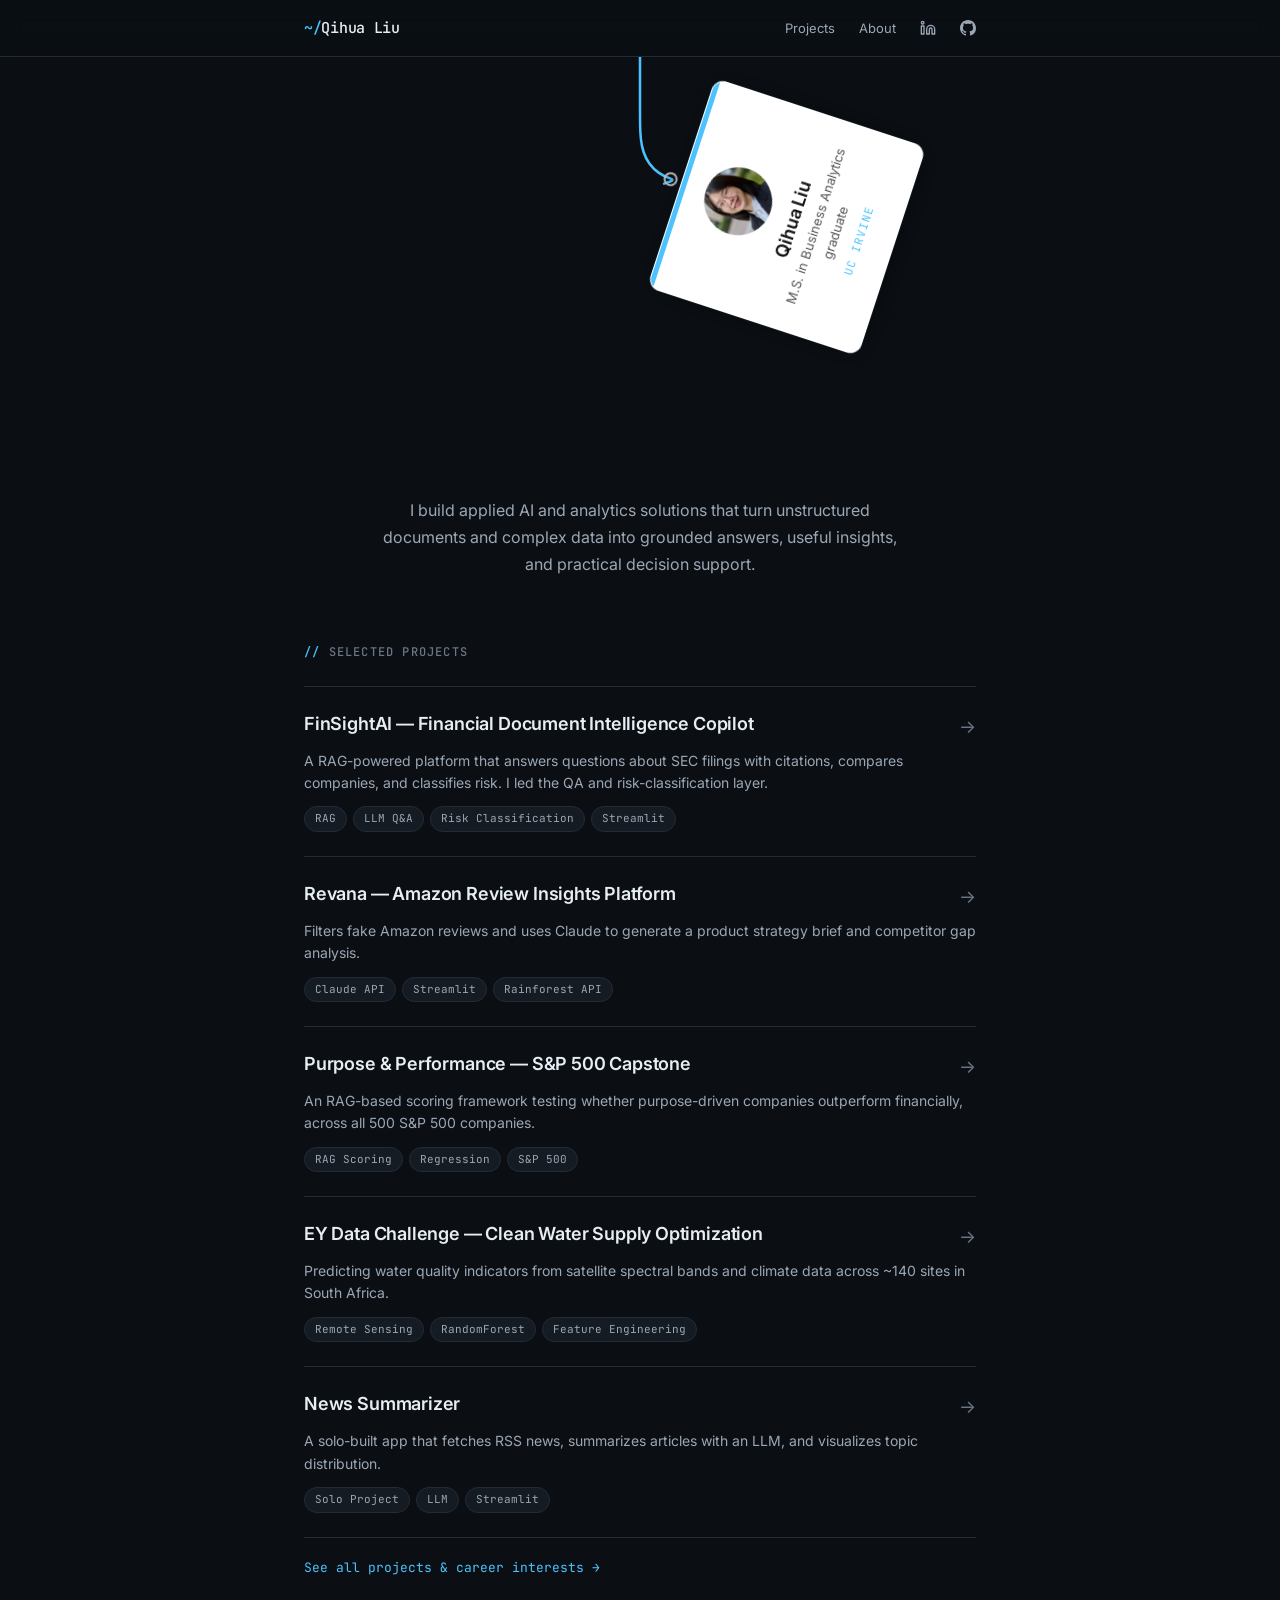
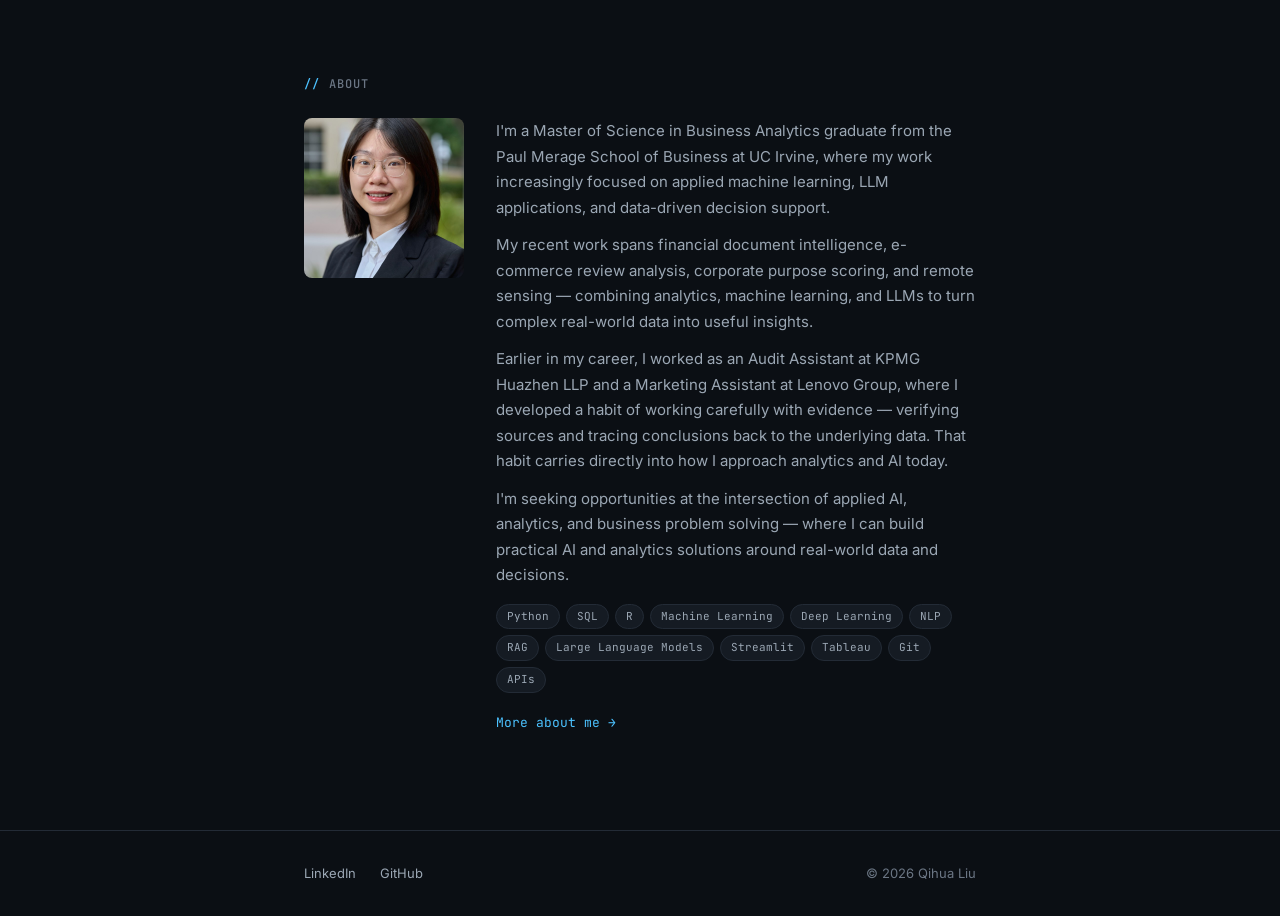
==== index.html @ f7bf49b6 "Add portfolio website" ====
<!DOCTYPE html>
<html lang="en">
<head>
<meta charset="UTF-8">
<meta name="viewport" content="width=device-width, initial-scale=1.0">
<title>Qihua Liu</title>
<meta name="description" content="Portfolio of Qihua Liu — M.S. in Business Analytics graduate from UC Irvine. Applied AI, LLM systems, and data analytics.">
<meta property="og:title" content="Qihua Liu">
<meta property="og:description" content="M.S. in Business Analytics graduate from UC Irvine. Applied AI, LLM systems, and data analytics.">
<meta property="og:type" content="website">
<link rel="icon" type="image/svg+xml" href="favicon.svg">
<link rel="stylesheet" href="styles.css">
</head>
<body>

<nav class="nav">
  <div class="nav-inner">
    <a href="index.html" class="nav-logo">Qihua Liu</a>
    <div class="nav-links">
      <a href="#projects">Projects</a>
      <a href="#about">About</a>
      <a href="https://www.linkedin.com/in/qihua-liu" target="_blank" rel="noopener" aria-label="LinkedIn">
        <svg width="16" height="16" viewBox="0 0 24 24" fill="none" stroke="currentColor" stroke-width="2" stroke-linecap="round" stroke-linejoin="round"><path d="M16 8a6 6 0 0 1 6 6v7h-4v-7a2 2 0 0 0-4 0v7h-4v-7a6 6 0 0 1 6-6z"/><rect x="2" y="9" width="4" height="12"/><circle cx="4" cy="4" r="2"/></svg>
      </a>
      <a href="https://github.com/liuqihua17-ship-it" target="_blank" rel="noopener" aria-label="GitHub">
        <svg width="16" height="16" viewBox="0 0 24 24" fill="currentColor"><path d="M12 0C5.37 0 0 5.37 0 12c0 5.31 3.435 9.795 8.205 11.385.6.105.825-.255.825-.57 0-.285-.015-1.23-.015-2.235-3.015.555-3.795-.735-4.035-1.41-.135-.345-.72-1.41-1.23-1.695-.42-.225-1.02-.78-.015-.795.945-.015 1.62.87 1.845 1.23 1.08 1.815 2.805 1.305 3.495.99.105-.78.42-1.305.765-1.605-2.67-.3-5.46-1.335-5.46-5.925 0-1.305.465-2.385 1.23-3.225-.12-.3-.54-1.53.12-3.18 0 0 1.005-.315 3.3 1.23.96-.27 1.98-.405 3-.405s2.04.135 3 .405c2.295-1.56 3.3-1.23 3.3-1.23.66 1.65.24 2.88.12 3.18.765.84 1.23 1.905 1.23 3.225 0 4.605-2.805 5.625-5.475 5.925.435.375.81 1.095.81 2.22 0 1.605-.015 2.895-.015 3.3 0 .315.225.69.825.57A12.02 12.02 0 0024 12c0-6.63-5.37-12-12-12z"/></svg>
      </a>
    </div>
  </div>
</nav>

<main>
  <section class="hero container">
    <div class="lanyard-area" id="lanyard-area">
      <canvas id="rope-canvas"></canvas>
      <div class="badge" id="badge">
        <div class="badge-hole"></div>
        <div class="badge-card">
          <div class="badge-stripe"></div>
          <div class="badge-body">
            <img src="images/qihua-liu.jpg" alt="Qihua Liu" class="badge-photo">
            <h1 class="badge-name">Qihua Liu</h1>
            <p class="badge-title">M.S. in Business Analytics graduate</p>
            <p class="badge-org">UC Irvine</p>
          </div>
        </div>
      </div>
    </div>
    <p class="hero-tagline">I build applied AI and analytics solutions that turn unstructured documents and complex data into grounded answers, useful insights, and practical decision support.</p>
  </section>

  <section id="projects" class="section container">
    <h2 class="section-label">Selected Projects</h2>
    <div class="project-list">

      <a href="projects/finsightai.html" class="project fade-in">
        <div class="project-header">
          <h3>FinSightAI — Financial Document Intelligence Copilot</h3>
          <span class="project-arrow">→</span>
        </div>
        <p>A RAG-powered platform that answers questions about SEC filings with citations, compares companies, and classifies risk. I led the QA and risk-classification layer.</p>
        <div class="tags"><span class="tag">RAG</span><span class="tag">LLM Q&amp;A</span><span class="tag">Risk Classification</span><span class="tag">Streamlit</span></div>
      </a>

      <a href="projects/revana.html" class="project fade-in">
        <div class="project-header">
          <h3>Revana — Amazon Review Insights Platform</h3>
          <span class="project-arrow">→</span>
        </div>
        <p>Filters fake Amazon reviews and uses Claude to generate a product strategy brief and competitor gap analysis.</p>
        <div class="tags"><span class="tag">Claude API</span><span class="tag">Streamlit</span><span class="tag">Rainforest API</span></div>
      </a>

      <a href="projects/capstone.html" class="project fade-in">
        <div class="project-header">
          <h3>Purpose &amp; Performance — S&amp;P 500 Capstone</h3>
          <span class="project-arrow">→</span>
        </div>
        <p>An RAG-based scoring framework testing whether purpose-driven companies outperform financially, across all 500 S&amp;P 500 companies.</p>
        <div class="tags"><span class="tag">RAG Scoring</span><span class="tag">Regression</span><span class="tag">S&amp;P 500</span></div>
      </a>

      <a href="projects/ey-water-quality.html" class="project fade-in">
        <div class="project-header">
          <h3>EY Data Challenge — Clean Water Supply Optimization</h3>
          <span class="project-arrow">→</span>
        </div>
        <p>Predicting water quality indicators from satellite spectral bands and climate data across ~140 sites in South Africa.</p>
        <div class="tags"><span class="tag">Remote Sensing</span><span class="tag">RandomForest</span><span class="tag">Feature Engineering</span></div>
      </a>

      <a href="projects/news-summarizer.html" class="project fade-in">
        <div class="project-header">
          <h3>News Summarizer</h3>
          <span class="project-arrow">→</span>
        </div>
        <p>A solo-built app that fetches RSS news, summarizes articles with an LLM, and visualizes topic distribution.</p>
        <div class="tags"><span class="tag">Solo Project</span><span class="tag">LLM</span><span class="tag">Streamlit</span></div>
      </a>

    </div>
    <a href="portfolio.html" class="see-all">See all projects &amp; career interests →</a>
  </section>

  <section id="about" class="section container">
    <h2 class="section-label">About</h2>
    <div class="about-content fade-in">
      <img src="images/qihua-liu.jpg" alt="Qihua Liu" class="about-photo" id="about-photo">
      <div class="about-text">
        <p>I'm a Master of Science in Business Analytics graduate from the Paul Merage School of Business at UC Irvine, where my work increasingly focused on applied machine learning, LLM applications, and data-driven decision support.</p>
        <p>My recent work spans financial document intelligence, e-commerce review analysis, corporate purpose scoring, and remote sensing — combining analytics, machine learning, and LLMs to turn complex real-world data into useful insights.</p>
        <p>Earlier in my career, I worked as an Audit Assistant at KPMG Huazhen LLP and a Marketing Assistant at Lenovo Group, where I developed a habit of working carefully with evidence — verifying sources and tracing conclusions back to the underlying data. That habit carries directly into how I approach analytics and AI today.</p>
        <p>I'm seeking opportunities at the intersection of applied AI, analytics, and business problem solving — where I can build practical AI and analytics solutions around real-world data and decisions.</p>
        <div class="tags about-skills">
          <span class="tag">Python</span>
          <span class="tag">SQL</span>
          <span class="tag">R</span>
          <span class="tag">Machine Learning</span>
          <span class="tag">Deep Learning</span>
          <span class="tag">NLP</span>
          <span class="tag">RAG</span>
          <span class="tag">Large Language Models</span>
          <span class="tag">Streamlit</span>
          <span class="tag">Tableau</span>
          <span class="tag">Git</span>
          <span class="tag">APIs</span>
        </div>
        <a href="about.html" class="see-all">More about me →</a>
      </div>
    </div>
  </section>
</main>

<footer class="footer">
  <div class="footer-inner">
    <div class="footer-links">
      <a href="https://www.linkedin.com/in/qihua-liu" target="_blank" rel="noopener">LinkedIn</a>
      <a href="https://github.com/liuqihua17-ship-it" target="_blank" rel="noopener">GitHub</a>
    </div>
    <p>© 2026 Qihua Liu</p>
  </div>
</footer>

<script>
  (function () {
    /* ---- Rope physics (Verlet integration) ---- */
    var canvas = document.getElementById('rope-canvas');
    var ctx = canvas.getContext('2d');
    var badgeEl = document.getElementById('badge');
    var area = document.getElementById('lanyard-area');

    var GRAVITY = 0.5;
    var DAMPING = 0.99;
    var SEGMENTS = 12;
    var ITERATIONS = 5;
    var particles = [];
    var segLen = 0;
    var isDragging = false;
    var dragOff = { x: 0, y: 0 };

    function init() {
      var w = area.offsetWidth;
      var h = area.offsetHeight;
      var dpr = window.devicePixelRatio || 1;
      canvas.width = w * dpr;
      canvas.height = h * dpr;
      canvas.style.width = w + 'px';
      canvas.style.height = h + 'px';
      ctx.setTransform(dpr, 0, 0, dpr, 0, 0);

      var anchorX = w / 2;
      var ropeLen = h * 0.32;
      segLen = ropeLen / SEGMENTS;

      particles = [];
      for (var i = 0; i <= SEGMENTS; i++) {
        particles.push({
          x: anchorX + (i === SEGMENTS ? 35 : 0),
          y: i * segLen,
          prevX: anchorX,
          prevY: i * segLen
        });
      }
    }

    function simulate() {
      var i, p, vx, vy;
      for (i = 1; i < particles.length; i++) {
        p = particles[i];
        if (isDragging && i === particles.length - 1) continue;
        vx = (p.x - p.prevX) * DAMPING;
        vy = (p.y - p.prevY) * DAMPING;
        p.prevX = p.x;
        p.prevY = p.y;
        p.x += vx;
        p.y += vy + GRAVITY;
      }

      particles[0].x = area.offsetWidth / 2;
      particles[0].y = 0;

      var iter, a, b, dx, dy, dist, diff;
      for (iter = 0; iter < ITERATIONS; iter++) {
        for (i = 0; i < particles.length - 1; i++) {
          a = particles[i];
          b = particles[i + 1];
          dx = b.x - a.x;
          dy = b.y - a.y;
          dist = Math.sqrt(dx * dx + dy * dy);
          if (dist === 0) continue;
          diff = (dist - segLen) / dist * 0.5;
          if (i > 0) { a.x += dx * diff; a.y += dy * diff; }
          if (!(isDragging && i + 1 === particles.length - 1)) {
            b.x -= dx * diff; b.y -= dy * diff;
          }
        }
      }
    }

    function draw() {
      ctx.clearRect(0, 0, canvas.width, canvas.height);
      ctx.beginPath();
      ctx.moveTo(particles[0].x, particles[0].y);
      for (var i = 1; i < particles.length - 1; i++) {
        var xc = (particles[i].x + particles[i + 1].x) / 2;
        var yc = (particles[i].y + particles[i + 1].y) / 2;
        ctx.quadraticCurveTo(particles[i].x, particles[i].y, xc, yc);
      }
      var last = particles[particles.length - 1];
      ctx.lineTo(last.x, last.y);
      ctx.strokeStyle = '#4CC2FF';
      ctx.lineWidth = 2.5;
      ctx.lineCap = 'round';
      ctx.stroke();
    }

    function positionBadge() {
      var n = particles.length;
      var last = particles[n - 1];
      var prev = particles[n - 2];
      var angle = Math.atan2(last.x - prev.x, last.y - prev.y);
      badgeEl.style.left = last.x + 'px';
      badgeEl.style.top = (last.y - 7) + 'px';
      badgeEl.style.transform = 'translate(-50%, 0) rotate(' + angle + 'rad)';
    }

    function loop() {
      simulate();
      draw();
      positionBadge();
      requestAnimationFrame(loop);
    }

    badgeEl.addEventListener('pointerdown', function (e) {
      isDragging = true;
      badgeEl.setPointerCapture(e.pointerId);
      var rect = area.getBoundingClientRect();
      var last = particles[particles.length - 1];
      dragOff.x = e.clientX - rect.left - last.x;
      dragOff.y = e.clientY - rect.top - last.y;
    });

    window.addEventListener('pointermove', function (e) {
      if (!isDragging) return;
      var rect = area.getBoundingClientRect();
      var last = particles[particles.length - 1];
      last.x = e.clientX - rect.left - dragOff.x;
      last.y = e.clientY - rect.top - dragOff.y;
      last.prevX = last.x;
      last.prevY = last.y;
    });

    window.addEventListener('pointerup', function () {
      isDragging = false;
    });

    window.addEventListener('resize', init);
    init();
    loop();

    /* ---- Scroll fade-in ---- */
    var observer = new IntersectionObserver(function (entries) {
      entries.forEach(function (entry) {
        if (entry.isIntersecting) entry.target.classList.add('visible');
      });
    }, { threshold: 0.1 });
    document.querySelectorAll('.fade-in').forEach(function (el) {
      observer.observe(el);
    });

    /* ---- About photo tilt ---- */
    var photo = document.getElementById('about-photo');
    if (photo) {
      photo.addEventListener('mousemove', function (e) {
        var r = photo.getBoundingClientRect();
        var x = (e.clientX - r.left) / r.width - 0.5;
        var y = (e.clientY - r.top) / r.height - 0.5;
        photo.style.transition = 'none';
        photo.style.transform = 'perspective(600px) rotateX(' + (-y * 10) + 'deg) rotateY(' + (x * 10) + 'deg)';
      });
      photo.addEventListener('mouseleave', function () {
        photo.style.transition = 'transform 0.3s ease';
        photo.style.transform = 'none';
      });
    }
  })();
</script>

</body>
</html>
---- styles.css ----
@import url('https://fonts.googleapis.com/css2?family=Inter:wght@400;500;600&family=JetBrains+Mono:wght@400;500&display=swap');

:root {
  --bg: #0B0F14;
  --bg-secondary: #151B23;
  --bg-raised: #1B222C;
  --text: #E6EDF3;
  --text-secondary: #9BA7B4;
  --text-tertiary: #6B7684;
  --border: #232B36;
  --accent: #4CC2FF;
  --accent-strong: #7DD8FF;
  --accent-soft: rgba(76, 194, 255, 0.12);
  --font: 'Inter', -apple-system, BlinkMacSystemFont, 'Segoe UI', sans-serif;
  --font-mono: 'JetBrains Mono', ui-monospace, SFMono-Regular, Menlo, Consolas, monospace;
  --max-width: 720px;
  --nav-height: 56px;
  --radius: 8px;
}

*,
*::before,
*::after {
  margin: 0;
  padding: 0;
  box-sizing: border-box;
}

html {
  scroll-behavior: smooth;
  scroll-padding-top: calc(var(--nav-height) + 1.5rem);
}

body {
  font-family: var(--font);
  font-size: 1rem;
  line-height: 1.6;
  color: var(--text);
  background: var(--bg);
  -webkit-font-smoothing: antialiased;
  -moz-osx-font-smoothing: grayscale;
}

img { max-width: 100%; display: block; }

a { color: inherit; text-decoration: none; }

/* Layout */

.container,
.page {
  max-width: var(--max-width);
  margin: 0 auto;
  padding-left: 1.5rem;
  padding-right: 1.5rem;
}

.section { padding-top: 3rem; padding-bottom: 3rem; }

.page { padding-top: 3rem; padding-bottom: 4rem; }

/* Navigation */

.nav {
  position: sticky;
  top: 0;
  z-index: 100;
  background: rgba(11, 15, 20, 0.8);
  backdrop-filter: blur(12px);
  -webkit-backdrop-filter: blur(12px);
  border-bottom: 1px solid var(--border);
}

.nav-inner {
  display: flex;
  align-items: center;
  justify-content: space-between;
  height: var(--nav-height);
  max-width: var(--max-width);
  margin: 0 auto;
  padding: 0 1.5rem;
}

.nav-logo,
.site-title {
  font-family: var(--font-mono);
  font-weight: 500;
  font-size: 0.9375rem;
  color: var(--text);
  letter-spacing: -0.02em;
}

.nav-logo::before,
.site-title::before {
  content: '~/';
  color: var(--accent);
}

.nav-links {
  display: flex;
  align-items: center;
  gap: 1.5rem;
}

.nav-links a {
  font-size: 0.8125rem;
  color: var(--text-secondary);
  transition: color 0.2s;
  position: relative;
}

.nav-links a:hover { color: var(--text); }

.nav-links a:not([aria-label])::after {
  content: '';
  position: absolute;
  bottom: -2px;
  left: 0;
  width: 0;
  height: 1.5px;
  background: var(--accent);
  transition: width 0.25s ease;
}

.nav-links a:not([aria-label]):hover::after { width: 100%; }

.nav-links svg { display: block; }

.nav-social { display: flex; align-items: center; gap: 1.1rem; }
.nav-social a { display: flex; color: var(--text-secondary); transition: color 0.2s; }
.nav-social a:hover { color: var(--accent); }

/* Headings */

h1, h2, h3 {
  font-weight: 600;
  color: var(--text);
  letter-spacing: -0.01em;
}

/* Hero / Lanyard */

.hero { padding-bottom: 1rem; }

.lanyard-area {
  position: relative;
  width: 100%;
  height: 440px;
  overflow: visible;
}

#rope-canvas {
  position: absolute;
  top: 0;
  left: 0;
  width: 100%;
  height: 100%;
  pointer-events: none;
}

.badge {
  position: absolute;
  width: 220px;
  cursor: grab;
  user-select: none;
  touch-action: none;
  will-change: transform;
  transform-origin: 50% 0;
  z-index: 10;
}

.badge:active { cursor: grabbing; }

.badge-hole {
  width: 14px;
  height: 14px;
  border: 2.5px solid #c4c4c4;
  border-radius: 50%;
  margin: 0 auto 4px;
}

.badge-card {
  background: #ffffff;
  border: 1px solid rgba(255, 255, 255, 0.12);
  border-radius: 12px;
  overflow: hidden;
  box-shadow: 0 4px 30px rgba(0, 0, 0, 0.5), 0 0 0 1px rgba(76, 194, 255, 0.08);
  transition: box-shadow 0.2s;
}

.badge:active .badge-card {
  box-shadow: 0 12px 40px rgba(0, 0, 0, 0.6), 0 0 0 1px rgba(76, 194, 255, 0.25);
}

.badge-stripe { height: 5px; background: var(--accent); }

.badge-body { padding: 1.25rem 1.5rem 1.5rem; text-align: center; }

.badge-photo {
  width: 68px;
  height: 68px;
  border-radius: 50%;
  object-fit: cover;
  margin: 0 auto 0.75rem;
}

.badge-name { font-size: 1.125rem; font-weight: 600; line-height: 1.3; margin: 0; color: #111; }
.badge-title { font-size: 0.8125rem; color: #555; margin-top: 0.125rem; }
.badge-org {
  font-size: 0.7rem;
  color: var(--accent);
  margin-top: 0.35rem;
  font-family: var(--font-mono);
  text-transform: uppercase;
  letter-spacing: 0.08em;
}

.hero-tagline {
  text-align: center;
  font-size: 1rem;
  color: var(--text-secondary);
  max-width: 520px;
  margin: 0 auto;
  line-height: 1.7;
}

/* Section Labels */

.section-label {
  font-family: var(--font-mono);
  font-size: 0.75rem;
  font-weight: 500;
  text-transform: uppercase;
  letter-spacing: 0.1em;
  color: var(--text-tertiary);
  margin-bottom: 1.5rem;
}

.section-label::before { content: '// '; color: var(--accent); }

/* Project List */

.project-list,
.project-list-clean { display: flex; flex-direction: column; }

.project,
.project-list-clean a {
  display: block;
  padding: 1.5rem 0;
  border-top: 1px solid var(--border);
  transition: padding-left 0.3s ease;
  color: inherit;
}

.project:last-child,
.project-list-clean a:last-child { border-bottom: 1px solid var(--border); }

.project:hover,
.project-list-clean a:hover { padding-left: 1rem; }

.project-header,
.project-row-header {
  display: flex;
  align-items: flex-start;
  justify-content: space-between;
  gap: 1rem;
}

.project h3,
.project-list-clean h3 { font-size: 1.125rem; font-weight: 600; line-height: 1.4; }

.project-arrow {
  font-size: 1.125rem;
  color: var(--text-tertiary);
  transition: transform 0.3s ease, color 0.2s;
  flex-shrink: 0;
  margin-top: 0.125rem;
}

.project:hover .project-arrow,
.project-list-clean a:hover .project-arrow {
  transform: translateX(4px);
  color: var(--accent);
}

.project > p,
.project-list-clean p {
  margin-top: 0.5rem;
  color: var(--text-secondary);
  font-size: 0.875rem;
  line-height: 1.6;
}

.tags {
  display: flex;
  flex-wrap: wrap;
  gap: 0.375rem;
  margin-top: 0.75rem;
}

.tag {
  font-family: var(--font-mono);
  font-size: 0.6875rem;
  padding: 0.1875rem 0.625rem;
  background: var(--bg-secondary);
  border: 1px solid var(--border);
  border-radius: 100px;
  color: var(--text-secondary);
  transition: border-color 0.2s, color 0.2s;
}

.tag:hover { border-color: var(--accent); color: var(--accent); }

.see-all {
  display: inline-block;
  margin-top: 1.25rem;
  font-family: var(--font-mono);
  font-size: 0.8125rem;
  color: var(--accent);
}
.see-all:hover { color: var(--accent-strong); }

/* About */

.about-content,
.about-columns {
  display: flex;
  gap: 2rem;
  align-items: flex-start;
  margin-top: 0;
}

.about-photo {
  width: 160px;
  height: 160px;
  border-radius: var(--radius);
  object-fit: cover;
  flex-shrink: 0;
  will-change: transform;
  transition: transform 0.3s ease;
}

.about-columns .about-photo { width: 170px; height: 200px; }

.about-text p,
.about-columns p {
  color: var(--text-secondary);
  margin-bottom: 0.75rem;
  font-size: 0.9375rem;
  line-height: 1.7;
}

.about-text p:last-child { margin-bottom: 0; }

.about-skills { margin-top: 1rem; }

/* Footer */

.footer { border-top: 1px solid var(--border); margin-top: 3rem; }

.footer-inner {
  display: flex;
  justify-content: space-between;
  align-items: center;
  max-width: var(--max-width);
  margin: 0 auto;
  padding: 2rem 1.5rem;
  font-size: 0.8125rem;
  color: var(--text-tertiary);
}

.footer-inner a,
.footer-links a { color: var(--text-secondary); transition: color 0.2s; }
.footer-inner a:hover,
.footer-links a:hover { color: var(--accent); }

.footer-links { display: flex; gap: 1.5rem; }

/* Generic page content (about / portfolio / project detail) */

.page h1 { font-size: clamp(1.5rem, 4vw, 2rem); line-height: 1.3; letter-spacing: -0.02em; }
.page > p { color: var(--text-secondary); font-size: 0.9375rem; line-height: 1.7; margin: 0.75rem 0; }

.page h2 {
  font-size: 1.05rem;
  margin-top: 2.5rem;
  margin-bottom: 0.85rem;
}

.page ul { margin: 0 0 1.25rem 1.25rem; color: var(--text-secondary); font-size: 0.9375rem; }
.page li { margin-bottom: 0.4rem; line-height: 1.65; }

.project-actions a { font-family: var(--font-mono); font-size: 0.8125rem; color: var(--accent); }
.project-actions a::after { content: " →"; }

/* Project Detail */

.back-link {
  display: inline-block;
  font-family: var(--font-mono);
  font-size: 0.8125rem;
  color: var(--text-secondary);
  margin-bottom: 1.5rem;
  transition: color 0.2s;
}
.back-link:hover { color: var(--accent); }

.project-detail header { margin-bottom: 2rem; }
.project-detail header h1 { font-size: clamp(1.375rem, 4vw, 2rem); line-height: 1.3; letter-spacing: -0.02em; }
.project-detail header p.tagline {
  color: var(--text-tertiary);
  margin-top: 0.6rem;
  font-family: var(--font-mono);
  font-size: 0.8rem;
  line-height: 1.6;
}

.project-detail h2 {
  font-size: 1rem;
  color: var(--accent);
  margin-top: 2.5rem;
  margin-bottom: 0.75rem;
}

.project-detail p { color: var(--text-secondary); margin-bottom: 0.75rem; font-size: 0.9375rem; line-height: 1.75; }
.project-detail ul { margin-bottom: 1.25rem; padding-left: 1.25rem; color: var(--text-secondary); font-size: 0.9375rem; }
.project-detail li { margin-bottom: 0.375rem; line-height: 1.65; }
.project-detail code {
  font-family: var(--font-mono);
  font-size: 0.85em;
  background: var(--bg-secondary);
  border: 1px solid var(--border);
  border-radius: 4px;
  padding: 0.1rem 0.35rem;
}
.project-detail table { color: var(--text-secondary); }
.project-detail th { color: var(--text); }

/* Collapsible detail sections */

.more-detail {
  border: 1px solid var(--border);
  border-radius: var(--radius);
  margin: 1.5rem 0;
  padding: 0 1rem;
  background: var(--bg-secondary);
}

.more-detail summary {
  cursor: pointer;
  padding: 0.85rem 0;
  font-family: var(--font-mono);
  font-weight: 500;
  font-size: 0.875rem;
  color: var(--text);
  list-style: none;
}

.more-detail summary::-webkit-details-marker { display: none; }
.more-detail summary::before { content: "+ "; color: var(--accent); }
.more-detail[open] summary::before { content: "− "; }
.more-detail[open] summary { border-bottom: 1px solid var(--border); }
.more-detail .inner { padding: 1rem 0 1.25rem; }
.more-detail h2 { margin-top: 1.5rem; }
.more-detail h2:first-child { margin-top: 0; }

/* Demo carousel */

.demo-carousel {
  margin: 1.5rem 0 2rem;
  border: 1px solid var(--border);
  border-radius: var(--radius);
  overflow: hidden;
  background: var(--bg-secondary);
  max-width: 900px;
  width: 100%;
}

.demo-slide-wrap { overflow: hidden; position: relative; background: var(--bg-raised); }
.demo-slide-wrap img { display: block; width: 100%; height: auto; user-select: none; }

@keyframes demoSlideRight { from { transform: translateX(24px); opacity: 0; } to { transform: translateX(0); opacity: 1; } }
@keyframes demoSlideLeft  { from { transform: translateX(-24px); opacity: 0; } to { transform: translateX(0); opacity: 1; } }
.demo-slide-wrap img.anim-next { animation: demoSlideRight 0.2s ease; }
.demo-slide-wrap img.anim-prev { animation: demoSlideLeft 0.2s ease; }

.demo-footer {
  display: flex;
  align-items: center;
  justify-content: space-between;
  padding: 0.6rem 1rem;
  background: var(--bg-secondary);
  border-top: 1px solid var(--border);
}

.demo-footer button {
  background: none;
  border: 1px solid var(--border);
  border-radius: 4px;
  padding: 0.25rem 0.75rem;
  font-size: 0.9rem;
  cursor: pointer;
  color: var(--text);
  flex-shrink: 0;
  transition: background 0.15s, border-color 0.15s;
}

.demo-footer button:hover:not(:disabled) { background: var(--accent-soft); border-color: var(--accent); }
.demo-footer button:disabled { opacity: 0.3; cursor: default; }

.demo-caption { display: flex; flex-direction: column; align-items: center; gap: 0.1rem; }
.demo-title { font-size: 0.875rem; font-weight: 600; color: var(--text); }
.demo-counter { font-family: var(--font-mono); font-size: 0.7rem; color: var(--text-tertiary); }

.demo-img { cursor: zoom-in; }

@media (min-width: 860px) {
  .demo-carousel { margin-left: 50%; transform: translateX(-50%); }
}

/* Lightbox */

.lightbox {
  position: fixed;
  inset: 0;
  background: rgba(5, 8, 11, 0.94);
  display: none;
  align-items: center;
  justify-content: center;
  z-index: 1000;
  padding: 2rem;
}
.lightbox.is-open { display: flex; }
.lightbox img { max-width: 95vw; max-height: 90vh; border-radius: 4px; }

.lightbox-close {
  position: absolute;
  top: 1.25rem;
  right: 1.5rem;
  background: none;
  border: none;
  color: #fff;
  font-size: 2rem;
  line-height: 1;
  cursor: pointer;
  opacity: 0.8;
}
.lightbox-close:hover { opacity: 1; }

.lightbox-nav {
  position: absolute;
  top: 50%;
  transform: translateY(-50%);
  background: rgba(255, 255, 255, 0.1);
  border: none;
  color: #fff;
  width: 44px;
  height: 44px;
  border-radius: 50%;
  font-size: 1.25rem;
  cursor: pointer;
  transition: background 0.15s;
}
.lightbox-nav:hover:not(:disabled) { background: rgba(76, 194, 255, 0.3); }
.lightbox-nav:disabled { opacity: 0.25; cursor: default; }
.lightbox-prev { left: 1.5rem; }
.lightbox-next { right: 1.5rem; }

.lightbox-counter {
  position: absolute;
  bottom: 1.25rem;
  left: 50%;
  transform: translateX(-50%);
  color: rgba(255, 255, 255, 0.7);
  font-family: var(--font-mono);
  font-size: 0.8125rem;
}

/* Animations */

.fade-in { opacity: 0; transform: translateY(12px); transition: opacity 0.5s ease, transform 0.5s ease; }
.fade-in.visible { opacity: 1; transform: none; }
.fade-in:nth-child(2) { transition-delay: 0.08s; }
.fade-in:nth-child(3) { transition-delay: 0.16s; }

/* Responsive */

@media (max-width: 768px) {
  .lanyard-area { height: 360px; }
  .badge { width: 190px; }
  .badge-body { padding: 1rem 1.25rem 1.25rem; }
  .badge-photo { width: 56px; height: 56px; }
  .badge-name { font-size: 1rem; }
  .section { padding-top: 2.5rem; padding-bottom: 2.5rem; }
  .about-content, .about-columns { flex-direction: column; align-items: center; text-align: center; }
  .about-photo { width: 130px; height: 130px; }
  .about-columns .about-photo { width: 150px; height: 180px; }
  .about-skills { justify-content: center; }
  .nav-links { gap: 1rem; }
  .project:hover, .project-list-clean a:hover { padding-left: 0.5rem; }
  .footer-inner { flex-direction: column; gap: 0.75rem; text-align: center; }
  .hero-tagline { font-size: 0.9375rem; padding: 0 1rem; }
}

@media (max-width: 480px) {
  .lanyard-area { height: 320px; }
  .badge { width: 170px; }
  .badge-photo { width: 48px; height: 48px; }
  .badge-body { padding: 0.875rem 1rem 1rem; }
  .badge-name { font-size: 0.9375rem; }
  .badge-title { font-size: 0.6875rem; }
  .lightbox-nav { width: 38px; height: 38px; }
  .lightbox-prev { left: 0.5rem; }
  .lightbox-next { right: 0.5rem; }
}

/* GitHub button */

.project-links { margin-top: 1rem; }
.btn-github {
  display: inline-block;
  padding: 0.5rem 1rem;
  background: var(--bg-secondary);
  border: 1px solid var(--border);
  border-radius: 999px;
  font-family: var(--font-mono);
  font-size: 0.8125rem;
  color: var(--text-secondary);
  transition: color 0.2s, border-color 0.2s;
}
.btn-github:hover { color: var(--accent); border-color: var(--accent); }
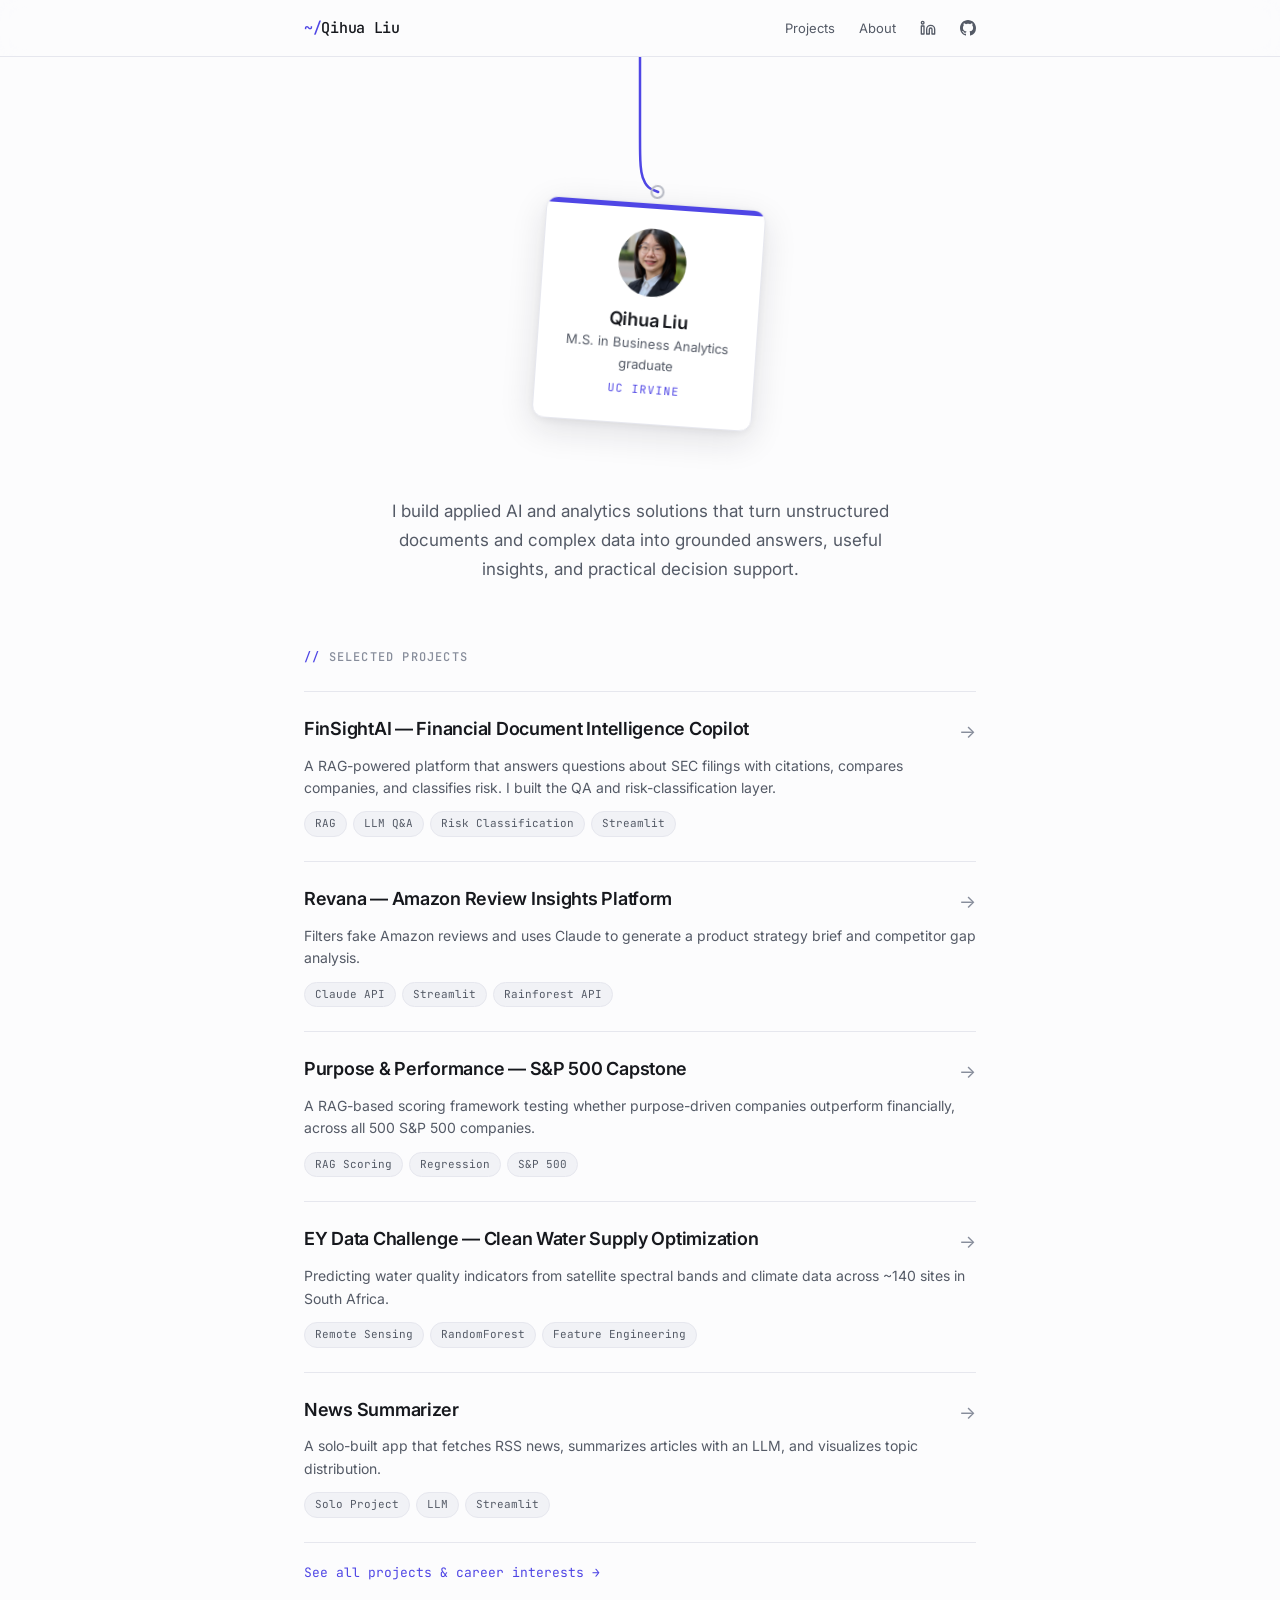
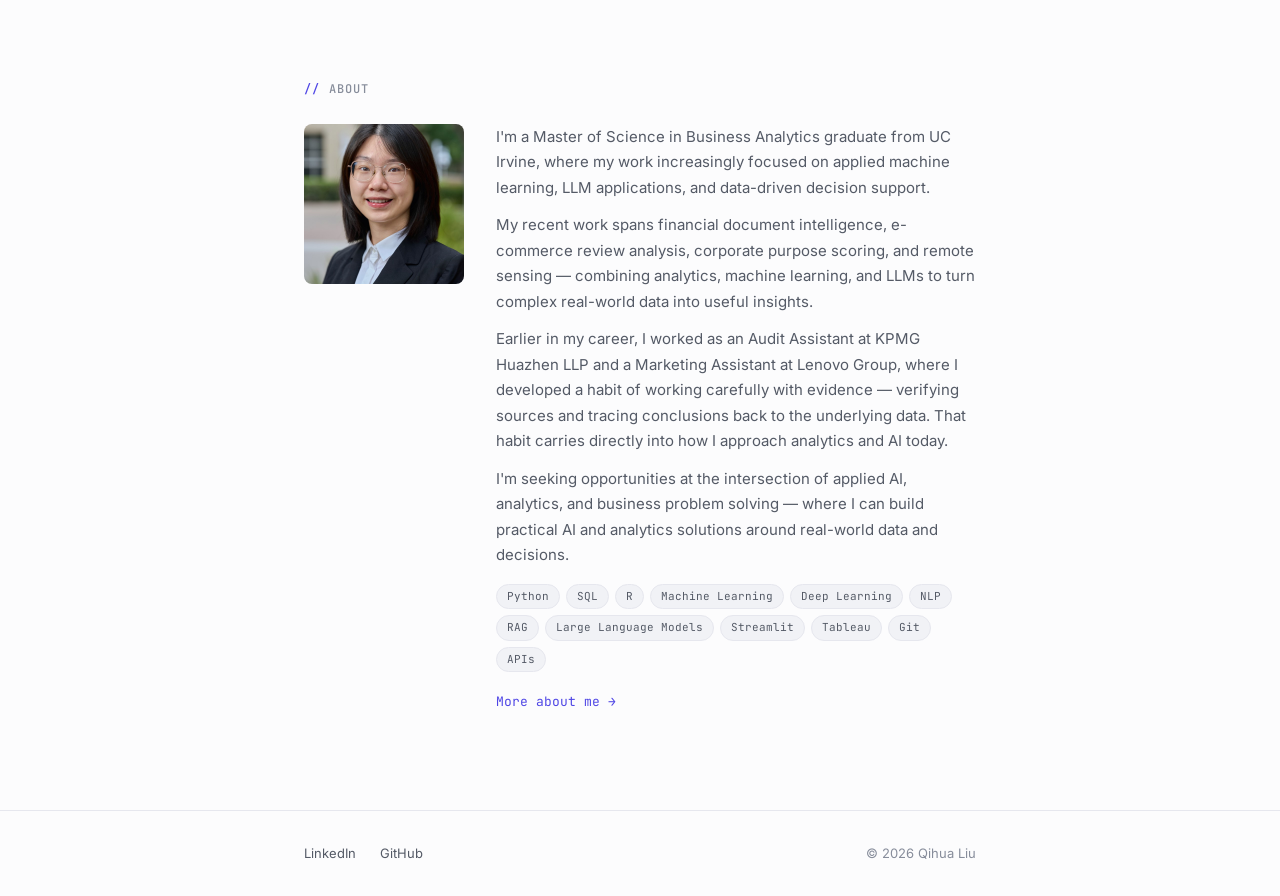
==== commit e2a40f26: "Rebuild portfolio: friend-style structure, light tech theme, updated links - Single-page index with " ====
--- a/index.html
+++ b/index.html
@@ -22,7 +22,7 @@
       <a href="https://www.linkedin.com/in/qihua-liu" target="_blank" rel="noopener" aria-label="LinkedIn">
         <svg width="16" height="16" viewBox="0 0 24 24" fill="none" stroke="currentColor" stroke-width="2" stroke-linecap="round" stroke-linejoin="round"><path d="M16 8a6 6 0 0 1 6 6v7h-4v-7a2 2 0 0 0-4 0v7h-4v-7a6 6 0 0 1 6-6z"/><rect x="2" y="9" width="4" height="12"/><circle cx="4" cy="4" r="2"/></svg>
       </a>
-      <a href="https://github.com/liuqihua17-ship-it" target="_blank" rel="noopener" aria-label="GitHub">
+      <a href="https://github.com/qihua-liu" target="_blank" rel="noopener" aria-label="GitHub">
         <svg width="16" height="16" viewBox="0 0 24 24" fill="currentColor"><path d="M12 0C5.37 0 0 5.37 0 12c0 5.31 3.435 9.795 8.205 11.385.6.105.825-.255.825-.57 0-.285-.015-1.23-.015-2.235-3.015.555-3.795-.735-4.035-1.41-.135-.345-.72-1.41-1.23-1.695-.42-.225-1.02-.78-.015-.795.945-.015 1.62.87 1.845 1.23 1.08 1.815 2.805 1.305 3.495.99.105-.78.42-1.305.765-1.605-2.67-.3-5.46-1.335-5.46-5.925 0-1.305.465-2.385 1.23-3.225-.12-.3-.54-1.53.12-3.18 0 0 1.005-.315 3.3 1.23.96-.27 1.98-.405 3-.405s2.04.135 3 .405c2.295-1.56 3.3-1.23 3.3-1.23.66 1.65.24 2.88.12 3.18.765.84 1.23 1.905 1.23 3.225 0 4.605-2.805 5.625-5.475 5.925.435.375.81 1.095.81 2.22 0 1.605-.015 2.895-.015 3.3 0 .315.225.69.825.57A12.02 12.02 0 0024 12c0-6.63-5.37-12-12-12z"/></svg>
       </a>
     </div>
@@ -58,7 +58,7 @@
           <h3>FinSightAI — Financial Document Intelligence Copilot</h3>
           <span class="project-arrow">→</span>
         </div>
-        <p>A RAG-powered platform that answers questions about SEC filings with citations, compares companies, and classifies risk. I led the QA and risk-classification layer.</p>
+        <p>A RAG-powered platform that answers questions about SEC filings with citations, compares companies, and classifies risk. I built the QA and risk-classification layer.</p>
         <div class="tags"><span class="tag">RAG</span><span class="tag">LLM Q&amp;A</span><span class="tag">Risk Classification</span><span class="tag">Streamlit</span></div>
       </a>
 
@@ -76,7 +76,7 @@
           <h3>Purpose &amp; Performance — S&amp;P 500 Capstone</h3>
           <span class="project-arrow">→</span>
         </div>
-        <p>An RAG-based scoring framework testing whether purpose-driven companies outperform financially, across all 500 S&amp;P 500 companies.</p>
+        <p>A RAG-based scoring framework testing whether purpose-driven companies outperform financially, across all 500 S&amp;P 500 companies.</p>
         <div class="tags"><span class="tag">RAG Scoring</span><span class="tag">Regression</span><span class="tag">S&amp;P 500</span></div>
       </a>
 
@@ -107,7 +107,7 @@
     <div class="about-content fade-in">
       <img src="images/qihua-liu.jpg" alt="Qihua Liu" class="about-photo" id="about-photo">
       <div class="about-text">
-        <p>I'm a Master of Science in Business Analytics graduate from the Paul Merage School of Business at UC Irvine, where my work increasingly focused on applied machine learning, LLM applications, and data-driven decision support.</p>
+        <p>I'm a Master of Science in Business Analytics graduate from UC Irvine, where my work increasingly focused on applied machine learning, LLM applications, and data-driven decision support.</p>
         <p>My recent work spans financial document intelligence, e-commerce review analysis, corporate purpose scoring, and remote sensing — combining analytics, machine learning, and LLMs to turn complex real-world data into useful insights.</p>
         <p>Earlier in my career, I worked as an Audit Assistant at KPMG Huazhen LLP and a Marketing Assistant at Lenovo Group, where I developed a habit of working carefully with evidence — verifying sources and tracing conclusions back to the underlying data. That habit carries directly into how I approach analytics and AI today.</p>
         <p>I'm seeking opportunities at the intersection of applied AI, analytics, and business problem solving — where I can build practical AI and analytics solutions around real-world data and decisions.</p>
@@ -135,7 +135,7 @@
   <div class="footer-inner">
     <div class="footer-links">
       <a href="https://www.linkedin.com/in/qihua-liu" target="_blank" rel="noopener">LinkedIn</a>
-      <a href="https://github.com/liuqihua17-ship-it" target="_blank" rel="noopener">GitHub</a>
+      <a href="https://github.com/qihua-liu" target="_blank" rel="noopener">GitHub</a>
     </div>
     <p>© 2026 Qihua Liu</p>
   </div>
@@ -150,17 +150,17 @@
     var area = document.getElementById('lanyard-area');
 
     var GRAVITY = 0.5;
-    var DAMPING = 0.99;
+    var DAMPING = 0.96;
     var SEGMENTS = 12;
-    var ITERATIONS = 5;
+    var ITERATIONS = 7;
     var particles = [];
     var segLen = 0;
     var isDragging = false;
     var dragOff = { x: 0, y: 0 };
 
     function init() {
-      var w = area.offsetWidth;
-      var h = area.offsetHeight;
+      var w = area.offsetWidth || area.getBoundingClientRect().width || 320;
+      var h = area.offsetHeight || 440;
       var dpr = window.devicePixelRatio || 1;
       canvas.width = w * dpr;
       canvas.height = h * dpr;
@@ -175,7 +175,7 @@
       particles = [];
       for (var i = 0; i <= SEGMENTS; i++) {
         particles.push({
-          x: anchorX + (i === SEGMENTS ? 35 : 0),
+          x: anchorX + (i === SEGMENTS ? 10 : 0),
           y: i * segLen,
           prevX: anchorX,
           prevY: i * segLen
@@ -196,7 +196,7 @@
         p.y += vy + GRAVITY;
       }
 
-      particles[0].x = area.offsetWidth / 2;
+      particles[0].x = (area.offsetWidth || 320) / 2;
       particles[0].y = 0;
 
       var iter, a, b, dx, dy, dist, diff;
@@ -215,6 +215,16 @@
           }
         }
       }
+
+      // Never let a segment fold back upward; ease the chain toward a straight
+      // vertical rest under the anchor so the badge can't settle crooked.
+      var anchor = particles[0].x;
+      for (i = 1; i < particles.length; i++) {
+        if (particles[i].y < particles[i - 1].y) particles[i].y = particles[i - 1].y;
+        if (!isDragging) {
+          particles[i].x += (anchor - particles[i].x) * 0.07 * (i / particles.length);
+        }
+      }
     }
 
     function draw() {
@@ -228,20 +238,27 @@
       }
       var last = particles[particles.length - 1];
       ctx.lineTo(last.x, last.y);
-      ctx.strokeStyle = '#4CC2FF';
+      ctx.strokeStyle = '#4F46E5';
       ctx.lineWidth = 2.5;
       ctx.lineCap = 'round';
       ctx.stroke();
     }
 
+    var badgeAngle = 0;
     function positionBadge() {
       var n = particles.length;
       var last = particles[n - 1];
-      var prev = particles[n - 2];
-      var angle = Math.atan2(last.x - prev.x, last.y - prev.y);
+      // Use a longer baseline than the final link so the angle doesn't jitter
+      var ref = particles[Math.max(0, n - 4)];
+      var target = Math.atan2(last.x - ref.x, Math.max(last.y - ref.y, 0.001));
+      var MAX_TILT = 0.32;
+      if (target > MAX_TILT) target = MAX_TILT;
+      if (target < -MAX_TILT) target = -MAX_TILT;
+      // Low-pass filter for a smooth, settled rest position
+      badgeAngle += (target - badgeAngle) * 0.08;
       badgeEl.style.left = last.x + 'px';
       badgeEl.style.top = (last.y - 7) + 'px';
-      badgeEl.style.transform = 'translate(-50%, 0) rotate(' + angle + 'rad)';
+      badgeEl.style.transform = 'translate(-50%, 0) rotate(' + badgeAngle + 'rad)';
     }
 
     function loop() {
--- a/styles.css
+++ b/styles.css
@@ -1,21 +1,22 @@
 @import url('https://fonts.googleapis.com/css2?family=Inter:wght@400;500;600&family=JetBrains+Mono:wght@400;500&display=swap');
 
 :root {
-  --bg: #0B0F14;
-  --bg-secondary: #151B23;
-  --bg-raised: #1B222C;
-  --text: #E6EDF3;
-  --text-secondary: #9BA7B4;
-  --text-tertiary: #6B7684;
-  --border: #232B36;
-  --accent: #4CC2FF;
-  --accent-strong: #7DD8FF;
-  --accent-soft: rgba(76, 194, 255, 0.12);
+  --bg: #FCFCFD;
+  --bg-secondary: #F1F2F6;
+  --bg-raised: #FFFFFF;
+  --text: #16181D;
+  --text-secondary: #545A66;
+  --text-tertiary: #878D9B;
+  --border: #E6E7EE;
+  --accent: #4F46E5;
+  --accent-strong: #4338CA;
+  --accent-soft: #EEF0FE;
   --font: 'Inter', -apple-system, BlinkMacSystemFont, 'Segoe UI', sans-serif;
   --font-mono: 'JetBrains Mono', ui-monospace, SFMono-Regular, Menlo, Consolas, monospace;
   --max-width: 720px;
   --nav-height: 56px;
   --radius: 8px;
+  --shadow: 0 4px 24px rgba(22, 24, 40, 0.07), 0 1px 3px rgba(22, 24, 40, 0.05);
 }
 
 *,
@@ -45,6 +46,8 @@
 
 a { color: inherit; text-decoration: none; }
 
+::selection { background: var(--accent-soft); }
+
 /* Layout */
 
 .container,
@@ -65,7 +68,7 @@
   position: sticky;
   top: 0;
   z-index: 100;
-  background: rgba(11, 15, 20, 0.8);
+  background: rgba(252, 252, 253, 0.8);
   backdrop-filter: blur(12px);
   -webkit-backdrop-filter: blur(12px);
   border-bottom: 1px solid var(--border);
@@ -135,7 +138,7 @@
 h1, h2, h3 {
   font-weight: 600;
   color: var(--text);
-  letter-spacing: -0.01em;
+  letter-spacing: -0.015em;
 }
 
 /* Hero / Lanyard */
@@ -174,22 +177,22 @@
 .badge-hole {
   width: 14px;
   height: 14px;
-  border: 2.5px solid #c4c4c4;
+  border: 2.5px solid #b9bcc6;
   border-radius: 50%;
   margin: 0 auto 4px;
 }
 
 .badge-card {
-  background: #ffffff;
-  border: 1px solid rgba(255, 255, 255, 0.12);
+  background: var(--bg-raised);
+  border: 1px solid var(--border);
   border-radius: 12px;
   overflow: hidden;
-  box-shadow: 0 4px 30px rgba(0, 0, 0, 0.5), 0 0 0 1px rgba(76, 194, 255, 0.08);
+  box-shadow: 0 10px 34px rgba(22, 24, 40, 0.12), 0 2px 8px rgba(22, 24, 40, 0.06);
   transition: box-shadow 0.2s;
 }
 
 .badge:active .badge-card {
-  box-shadow: 0 12px 40px rgba(0, 0, 0, 0.6), 0 0 0 1px rgba(76, 194, 255, 0.25);
+  box-shadow: 0 16px 44px rgba(79, 70, 229, 0.18), 0 3px 10px rgba(22, 24, 40, 0.08);
 }
 
 .badge-stripe { height: 5px; background: var(--accent); }
@@ -204,8 +207,8 @@
   margin: 0 auto 0.75rem;
 }
 
-.badge-name { font-size: 1.125rem; font-weight: 600; line-height: 1.3; margin: 0; color: #111; }
-.badge-title { font-size: 0.8125rem; color: #555; margin-top: 0.125rem; }
+.badge-name { font-size: 1.125rem; font-weight: 600; line-height: 1.3; margin: 0; color: var(--text); }
+.badge-title { font-size: 0.8125rem; color: var(--text-secondary); margin-top: 0.125rem; }
 .badge-org {
   font-size: 0.7rem;
   color: var(--accent);
@@ -217,7 +220,7 @@
 
 .hero-tagline {
   text-align: center;
-  font-size: 1rem;
+  font-size: 1.0625rem;
   color: var(--text-secondary);
   max-width: 520px;
   margin: 0 auto;
@@ -306,10 +309,10 @@
   border: 1px solid var(--border);
   border-radius: 100px;
   color: var(--text-secondary);
-  transition: border-color 0.2s, color 0.2s;
-}
-
-.tag:hover { border-color: var(--accent); color: var(--accent); }
+  transition: border-color 0.2s, color 0.2s, background 0.2s;
+}
+
+.tag:hover { border-color: var(--accent); color: var(--accent); background: var(--accent-soft); }
 
 .see-all {
   display: inline-block;
@@ -425,6 +428,7 @@
 .project-detail p { color: var(--text-secondary); margin-bottom: 0.75rem; font-size: 0.9375rem; line-height: 1.75; }
 .project-detail ul { margin-bottom: 1.25rem; padding-left: 1.25rem; color: var(--text-secondary); font-size: 0.9375rem; }
 .project-detail li { margin-bottom: 0.375rem; line-height: 1.65; }
+.project-detail strong { color: var(--text); font-weight: 600; }
 .project-detail code {
   font-family: var(--font-mono);
   font-size: 0.85em;
@@ -471,12 +475,13 @@
   border: 1px solid var(--border);
   border-radius: var(--radius);
   overflow: hidden;
-  background: var(--bg-secondary);
+  background: var(--bg-raised);
   max-width: 900px;
   width: 100%;
-}
-
-.demo-slide-wrap { overflow: hidden; position: relative; background: var(--bg-raised); }
+  box-shadow: var(--shadow);
+}
+
+.demo-slide-wrap { overflow: hidden; position: relative; background: var(--bg-secondary); }
 .demo-slide-wrap img { display: block; width: 100%; height: auto; user-select: none; }
 
 @keyframes demoSlideRight { from { transform: translateX(24px); opacity: 0; } to { transform: translateX(0); opacity: 1; } }
@@ -489,7 +494,7 @@
   align-items: center;
   justify-content: space-between;
   padding: 0.6rem 1rem;
-  background: var(--bg-secondary);
+  background: var(--bg-raised);
   border-top: 1px solid var(--border);
 }
 
@@ -523,7 +528,7 @@
 .lightbox {
   position: fixed;
   inset: 0;
-  background: rgba(5, 8, 11, 0.94);
+  background: rgba(16, 17, 24, 0.9);
   display: none;
   align-items: center;
   justify-content: center;
@@ -551,7 +556,7 @@
   position: absolute;
   top: 50%;
   transform: translateY(-50%);
-  background: rgba(255, 255, 255, 0.1);
+  background: rgba(255, 255, 255, 0.14);
   border: none;
   color: #fff;
   width: 44px;
@@ -561,7 +566,7 @@
   cursor: pointer;
   transition: background 0.15s;
 }
-.lightbox-nav:hover:not(:disabled) { background: rgba(76, 194, 255, 0.3); }
+.lightbox-nav:hover:not(:disabled) { background: rgba(255, 255, 255, 0.3); }
 .lightbox-nav:disabled { opacity: 0.25; cursor: default; }
 .lightbox-prev { left: 1.5rem; }
 .lightbox-next { right: 1.5rem; }
@@ -620,12 +625,12 @@
 .btn-github {
   display: inline-block;
   padding: 0.5rem 1rem;
-  background: var(--bg-secondary);
+  background: var(--bg-raised);
   border: 1px solid var(--border);
   border-radius: 999px;
   font-family: var(--font-mono);
   font-size: 0.8125rem;
   color: var(--text-secondary);
-  transition: color 0.2s, border-color 0.2s;
-}
-.btn-github:hover { color: var(--accent); border-color: var(--accent); }
+  transition: color 0.2s, border-color 0.2s, background 0.2s;
+}
+.btn-github:hover { color: var(--accent); border-color: var(--accent); background: var(--accent-soft); }
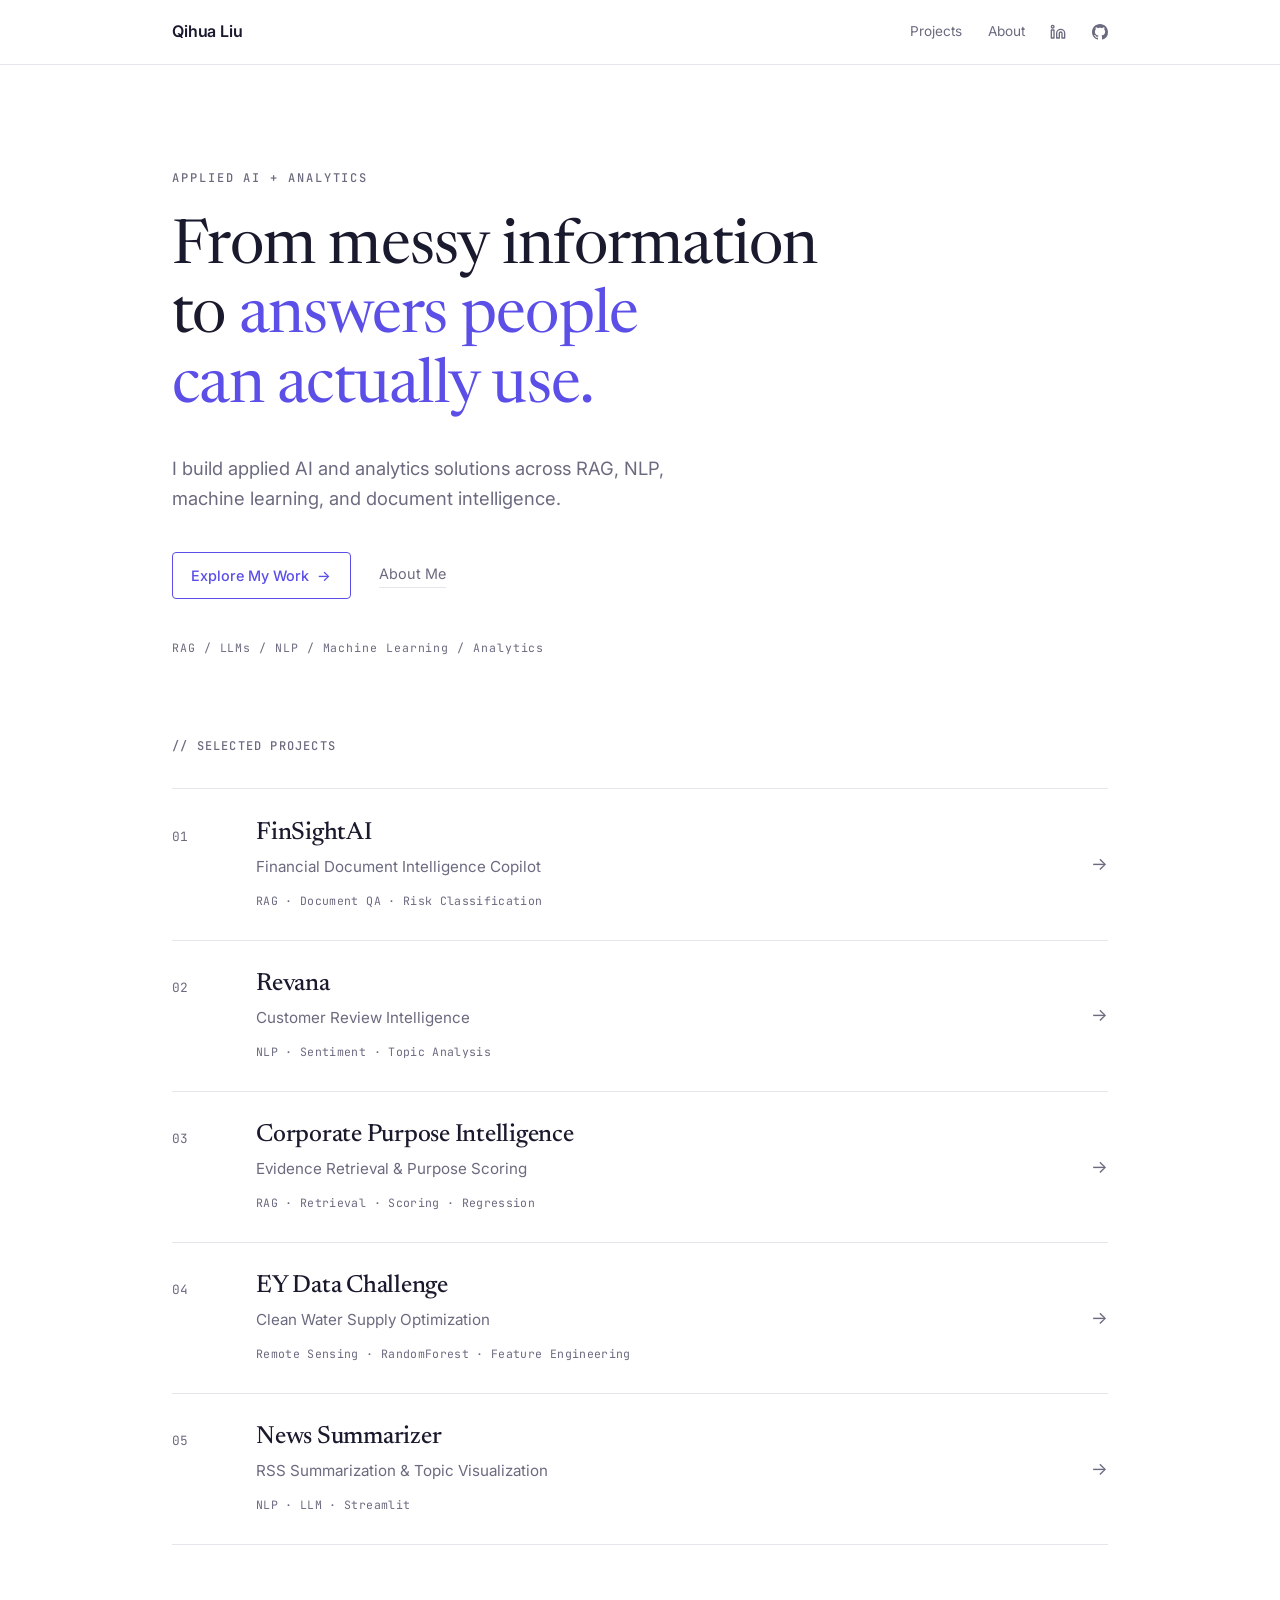
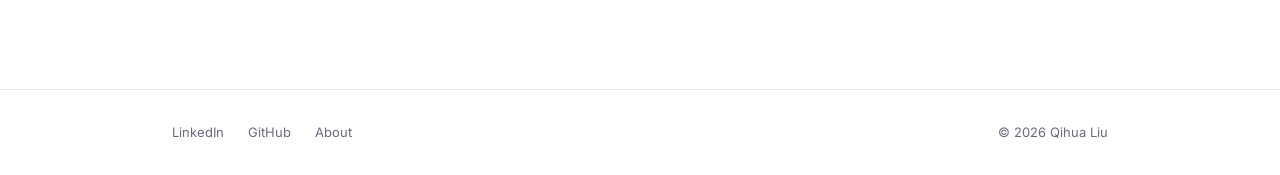
==== commit bcc237e0: "Homepage redesign: minimal editorial Applied AI identity - New indigo design tokens (#5B4FE8 accent," ====
--- a/index.html
+++ b/index.html
@@ -4,9 +4,9 @@
 <meta charset="UTF-8">
 <meta name="viewport" content="width=device-width, initial-scale=1.0">
 <title>Qihua Liu</title>
-<meta name="description" content="Portfolio of Qihua Liu — M.S. in Business Analytics graduate from UC Irvine. Applied AI, LLM systems, and data analytics.">
-<meta property="og:title" content="Qihua Liu">
-<meta property="og:description" content="M.S. in Business Analytics graduate from UC Irvine. Applied AI, LLM systems, and data analytics.">
+<meta name="description" content="Qihua Liu builds applied AI and analytics solutions across RAG, NLP, machine learning, and document intelligence — turning complex, unstructured information into useful answers and insights.">
+<meta property="og:title" content="Qihua Liu — Applied AI + Analytics">
+<meta property="og:description" content="I build applied AI and analytics solutions across RAG, NLP, machine learning, and document intelligence.">
 <meta property="og:type" content="website">
 <link rel="icon" type="image/svg+xml" href="favicon.svg">
 <link rel="stylesheet" href="styles.css">
@@ -18,117 +18,97 @@
     <a href="index.html" class="nav-logo">Qihua Liu</a>
     <div class="nav-links">
       <a href="#projects">Projects</a>
-      <a href="#about">About</a>
-      <a href="https://www.linkedin.com/in/qihua-liu" target="_blank" rel="noopener" aria-label="LinkedIn">
+      <a href="about.html">About</a>
+      <a class="icon-link" href="https://www.linkedin.com/in/qihua-liu" target="_blank" rel="noopener" aria-label="LinkedIn">
         <svg width="16" height="16" viewBox="0 0 24 24" fill="none" stroke="currentColor" stroke-width="2" stroke-linecap="round" stroke-linejoin="round"><path d="M16 8a6 6 0 0 1 6 6v7h-4v-7a2 2 0 0 0-4 0v7h-4v-7a6 6 0 0 1 6-6z"/><rect x="2" y="9" width="4" height="12"/><circle cx="4" cy="4" r="2"/></svg>
       </a>
-      <a href="https://github.com/qihua-liu" target="_blank" rel="noopener" aria-label="GitHub">
+      <a class="icon-link" href="https://github.com/qihua-liu" target="_blank" rel="noopener" aria-label="GitHub">
         <svg width="16" height="16" viewBox="0 0 24 24" fill="currentColor"><path d="M12 0C5.37 0 0 5.37 0 12c0 5.31 3.435 9.795 8.205 11.385.6.105.825-.255.825-.57 0-.285-.015-1.23-.015-2.235-3.015.555-3.795-.735-4.035-1.41-.135-.345-.72-1.41-1.23-1.695-.42-.225-1.02-.78-.015-.795.945-.015 1.62.87 1.845 1.23 1.08 1.815 2.805 1.305 3.495.99.105-.78.42-1.305.765-1.605-2.67-.3-5.46-1.335-5.46-5.925 0-1.305.465-2.385 1.23-3.225-.12-.3-.54-1.53.12-3.18 0 0 1.005-.315 3.3 1.23.96-.27 1.98-.405 3-.405s2.04.135 3 .405c2.295-1.56 3.3-1.23 3.3-1.23.66 1.65.24 2.88.12 3.18.765.84 1.23 1.905 1.23 3.225 0 4.605-2.805 5.625-5.475 5.925.435.375.81 1.095.81 2.22 0 1.605-.015 2.895-.015 3.3 0 .315.225.69.825.57A12.02 12.02 0 0024 12c0-6.63-5.37-12-12-12z"/></svg>
       </a>
     </div>
   </div>
 </nav>
 
-<main>
-  <section class="hero container">
-    <div class="lanyard-area" id="lanyard-area">
-      <canvas id="rope-canvas"></canvas>
-      <div class="badge" id="badge">
-        <div class="badge-hole"></div>
-        <div class="badge-card">
-          <div class="badge-stripe"></div>
-          <div class="badge-body">
-            <img src="images/qihua-liu.jpg" alt="Qihua Liu" class="badge-photo">
-            <h1 class="badge-name">Qihua Liu</h1>
-            <p class="badge-title">M.S. in Business Analytics graduate</p>
-            <p class="badge-org">UC Irvine</p>
-          </div>
-        </div>
-      </div>
+<main class="container">
+
+  <section class="hero">
+    <p class="hero-eyebrow">Applied AI&nbsp;+&nbsp;Analytics</p>
+    <h1 class="hero-headline">From messy information <br class="br-lg">to <span class="hero-accent">answers people <br class="br-lg">can actually use.</span></h1>
+    <p class="hero-support">I build applied AI and analytics solutions across RAG, NLP, machine learning, and document intelligence.</p>
+    <div class="hero-cta">
+      <a href="#projects" class="cta-primary">Explore My Work <span class="cta-arrow" aria-hidden="true">→</span></a>
+      <a href="about.html" class="cta-secondary">About Me</a>
     </div>
-    <p class="hero-tagline">I build applied AI and analytics solutions that turn unstructured documents and complex data into grounded answers, useful insights, and practical decision support.</p>
+    <p class="hero-skills">RAG / LLMs / NLP / Machine Learning / Analytics</p>
   </section>
 
-  <section id="projects" class="section container">
-    <h2 class="section-label">Selected Projects</h2>
-    <div class="project-list">
+  <section class="projects" id="projects">
+    <p class="section-label">// Selected Projects</p>
+    <ol class="project-index">
 
-      <a href="projects/finsightai.html" class="project fade-in">
-        <div class="project-header">
-          <h3>FinSightAI — Financial Document Intelligence Copilot</h3>
-          <span class="project-arrow">→</span>
-        </div>
-        <p>A RAG-powered platform that answers questions about SEC filings with citations, compares companies, and classifies risk. I built the QA and risk-classification layer.</p>
-        <div class="tags"><span class="tag">RAG</span><span class="tag">LLM Q&amp;A</span><span class="tag">Risk Classification</span><span class="tag">Streamlit</span></div>
-      </a>
+      <li class="fade-in">
+        <a class="project-row" href="projects/finsightai.html">
+          <span class="pr-num">01</span>
+          <span class="pr-body">
+            <span class="pr-title">FinSightAI</span>
+            <span class="pr-sub">Financial Document Intelligence Copilot</span>
+            <span class="pr-meta">RAG · Document QA · Risk Classification</span>
+          </span>
+          <span class="pr-arrow" aria-hidden="true">→</span>
+        </a>
+      </li>
 
-      <a href="projects/revana.html" class="project fade-in">
-        <div class="project-header">
-          <h3>Revana — Amazon Review Insights Platform</h3>
-          <span class="project-arrow">→</span>
-        </div>
-        <p>Filters fake Amazon reviews and uses Claude to generate a product strategy brief and competitor gap analysis.</p>
-        <div class="tags"><span class="tag">Claude API</span><span class="tag">Streamlit</span><span class="tag">Rainforest API</span></div>
-      </a>
+      <li class="fade-in">
+        <a class="project-row" href="projects/revana.html">
+          <span class="pr-num">02</span>
+          <span class="pr-body">
+            <span class="pr-title">Revana</span>
+            <span class="pr-sub">Customer Review Intelligence</span>
+            <span class="pr-meta">NLP · Sentiment · Topic Analysis</span>
+          </span>
+          <span class="pr-arrow" aria-hidden="true">→</span>
+        </a>
+      </li>
 
-      <a href="projects/capstone.html" class="project fade-in">
-        <div class="project-header">
-          <h3>Purpose &amp; Performance — S&amp;P 500 Capstone</h3>
-          <span class="project-arrow">→</span>
-        </div>
-        <p>A RAG-based scoring framework testing whether purpose-driven companies outperform financially, across all 500 S&amp;P 500 companies.</p>
-        <div class="tags"><span class="tag">RAG Scoring</span><span class="tag">Regression</span><span class="tag">S&amp;P 500</span></div>
-      </a>
+      <li class="fade-in">
+        <a class="project-row" href="projects/capstone.html">
+          <span class="pr-num">03</span>
+          <span class="pr-body">
+            <span class="pr-title">Corporate Purpose Intelligence</span>
+            <span class="pr-sub">Evidence Retrieval &amp; Purpose Scoring</span>
+            <span class="pr-meta">RAG · Retrieval · Scoring · Regression</span>
+          </span>
+          <span class="pr-arrow" aria-hidden="true">→</span>
+        </a>
+      </li>
 
-      <a href="projects/ey-water-quality.html" class="project fade-in">
-        <div class="project-header">
-          <h3>EY Data Challenge — Clean Water Supply Optimization</h3>
-          <span class="project-arrow">→</span>
-        </div>
-        <p>Predicting water quality indicators from satellite spectral bands and climate data across ~140 sites in South Africa.</p>
-        <div class="tags"><span class="tag">Remote Sensing</span><span class="tag">RandomForest</span><span class="tag">Feature Engineering</span></div>
-      </a>
+      <li class="fade-in">
+        <a class="project-row" href="projects/ey-water-quality.html">
+          <span class="pr-num">04</span>
+          <span class="pr-body">
+            <span class="pr-title">EY Data Challenge</span>
+            <span class="pr-sub">Clean Water Supply Optimization</span>
+            <span class="pr-meta">Remote Sensing · RandomForest · Feature Engineering</span>
+          </span>
+          <span class="pr-arrow" aria-hidden="true">→</span>
+        </a>
+      </li>
 
-      <a href="projects/news-summarizer.html" class="project fade-in">
-        <div class="project-header">
-          <h3>News Summarizer</h3>
-          <span class="project-arrow">→</span>
-        </div>
-        <p>A solo-built app that fetches RSS news, summarizes articles with an LLM, and visualizes topic distribution.</p>
-        <div class="tags"><span class="tag">Solo Project</span><span class="tag">LLM</span><span class="tag">Streamlit</span></div>
-      </a>
+      <li class="fade-in">
+        <a class="project-row" href="projects/news-summarizer.html">
+          <span class="pr-num">05</span>
+          <span class="pr-body">
+            <span class="pr-title">News Summarizer</span>
+            <span class="pr-sub">RSS Summarization &amp; Topic Visualization</span>
+            <span class="pr-meta">NLP · LLM · Streamlit</span>
+          </span>
+          <span class="pr-arrow" aria-hidden="true">→</span>
+        </a>
+      </li>
 
-    </div>
-    <a href="portfolio.html" class="see-all">See all projects &amp; career interests →</a>
+    </ol>
   </section>
 
-  <section id="about" class="section container">
-    <h2 class="section-label">About</h2>
-    <div class="about-content fade-in">
-      <img src="images/qihua-liu.jpg" alt="Qihua Liu" class="about-photo" id="about-photo">
-      <div class="about-text">
-        <p>I'm a Master of Science in Business Analytics graduate from UC Irvine, where my work increasingly focused on applied machine learning, LLM applications, and data-driven decision support.</p>
-        <p>My recent work spans financial document intelligence, e-commerce review analysis, corporate purpose scoring, and remote sensing — combining analytics, machine learning, and LLMs to turn complex real-world data into useful insights.</p>
-        <p>Earlier in my career, I worked as an Audit Assistant at KPMG Huazhen LLP and a Marketing Assistant at Lenovo Group, where I developed a habit of working carefully with evidence — verifying sources and tracing conclusions back to the underlying data. That habit carries directly into how I approach analytics and AI today.</p>
-        <p>I'm seeking opportunities at the intersection of applied AI, analytics, and business problem solving — where I can build practical AI and analytics solutions around real-world data and decisions.</p>
-        <div class="tags about-skills">
-          <span class="tag">Python</span>
-          <span class="tag">SQL</span>
-          <span class="tag">R</span>
-          <span class="tag">Machine Learning</span>
-          <span class="tag">Deep Learning</span>
-          <span class="tag">NLP</span>
-          <span class="tag">RAG</span>
-          <span class="tag">Large Language Models</span>
-          <span class="tag">Streamlit</span>
-          <span class="tag">Tableau</span>
-          <span class="tag">Git</span>
-          <span class="tag">APIs</span>
-        </div>
-        <a href="about.html" class="see-all">More about me →</a>
-      </div>
-    </div>
-  </section>
 </main>
 
 <footer class="footer">
@@ -136,6 +116,7 @@
     <div class="footer-links">
       <a href="https://www.linkedin.com/in/qihua-liu" target="_blank" rel="noopener">LinkedIn</a>
       <a href="https://github.com/qihua-liu" target="_blank" rel="noopener">GitHub</a>
+      <a href="about.html">About</a>
     </div>
     <p>© 2026 Qihua Liu</p>
   </div>
@@ -143,183 +124,21 @@
 
 <script>
   (function () {
-    /* ---- Rope physics (Verlet integration) ---- */
-    var canvas = document.getElementById('rope-canvas');
-    var ctx = canvas.getContext('2d');
-    var badgeEl = document.getElementById('badge');
-    var area = document.getElementById('lanyard-area');
-
-    var GRAVITY = 0.5;
-    var DAMPING = 0.96;
-    var SEGMENTS = 12;
-    var ITERATIONS = 7;
-    var particles = [];
-    var segLen = 0;
-    var isDragging = false;
-    var dragOff = { x: 0, y: 0 };
-
-    function init() {
-      var w = area.offsetWidth || area.getBoundingClientRect().width || 320;
-      var h = area.offsetHeight || 440;
-      var dpr = window.devicePixelRatio || 1;
-      canvas.width = w * dpr;
-      canvas.height = h * dpr;
-      canvas.style.width = w + 'px';
-      canvas.style.height = h + 'px';
-      ctx.setTransform(dpr, 0, 0, dpr, 0, 0);
-
-      var anchorX = w / 2;
-      var ropeLen = h * 0.32;
-      segLen = ropeLen / SEGMENTS;
-
-      particles = [];
-      for (var i = 0; i <= SEGMENTS; i++) {
-        particles.push({
-          x: anchorX + (i === SEGMENTS ? 10 : 0),
-          y: i * segLen,
-          prevX: anchorX,
-          prevY: i * segLen
-        });
-      }
+    var reduce = window.matchMedia && window.matchMedia('(prefers-reduced-motion: reduce)').matches;
+    var items = document.querySelectorAll('.fade-in');
+    if (reduce || !('IntersectionObserver' in window)) {
+      items.forEach(function (el) { el.classList.add('in'); });
+      return;
     }
-
-    function simulate() {
-      var i, p, vx, vy;
-      for (i = 1; i < particles.length; i++) {
-        p = particles[i];
-        if (isDragging && i === particles.length - 1) continue;
-        vx = (p.x - p.prevX) * DAMPING;
-        vy = (p.y - p.prevY) * DAMPING;
-        p.prevX = p.x;
-        p.prevY = p.y;
-        p.x += vx;
-        p.y += vy + GRAVITY;
-      }
-
-      particles[0].x = (area.offsetWidth || 320) / 2;
-      particles[0].y = 0;
-
-      var iter, a, b, dx, dy, dist, diff;
-      for (iter = 0; iter < ITERATIONS; iter++) {
-        for (i = 0; i < particles.length - 1; i++) {
-          a = particles[i];
-          b = particles[i + 1];
-          dx = b.x - a.x;
-          dy = b.y - a.y;
-          dist = Math.sqrt(dx * dx + dy * dy);
-          if (dist === 0) continue;
-          diff = (dist - segLen) / dist * 0.5;
-          if (i > 0) { a.x += dx * diff; a.y += dy * diff; }
-          if (!(isDragging && i + 1 === particles.length - 1)) {
-            b.x -= dx * diff; b.y -= dy * diff;
-          }
+    var io = new IntersectionObserver(function (entries) {
+      entries.forEach(function (entry) {
+        if (entry.isIntersecting) {
+          entry.target.classList.add('in');
+          io.unobserve(entry.target);
         }
-      }
-
-      // Never let a segment fold back upward; ease the chain toward a straight
-      // vertical rest under the anchor so the badge can't settle crooked.
-      var anchor = particles[0].x;
-      for (i = 1; i < particles.length; i++) {
-        if (particles[i].y < particles[i - 1].y) particles[i].y = particles[i - 1].y;
-        if (!isDragging) {
-          particles[i].x += (anchor - particles[i].x) * 0.07 * (i / particles.length);
-        }
-      }
-    }
-
-    function draw() {
-      ctx.clearRect(0, 0, canvas.width, canvas.height);
-      ctx.beginPath();
-      ctx.moveTo(particles[0].x, particles[0].y);
-      for (var i = 1; i < particles.length - 1; i++) {
-        var xc = (particles[i].x + particles[i + 1].x) / 2;
-        var yc = (particles[i].y + particles[i + 1].y) / 2;
-        ctx.quadraticCurveTo(particles[i].x, particles[i].y, xc, yc);
-      }
-      var last = particles[particles.length - 1];
-      ctx.lineTo(last.x, last.y);
-      ctx.strokeStyle = '#4F46E5';
-      ctx.lineWidth = 2.5;
-      ctx.lineCap = 'round';
-      ctx.stroke();
-    }
-
-    var badgeAngle = 0;
-    function positionBadge() {
-      var n = particles.length;
-      var last = particles[n - 1];
-      // Use a longer baseline than the final link so the angle doesn't jitter
-      var ref = particles[Math.max(0, n - 4)];
-      var target = Math.atan2(last.x - ref.x, Math.max(last.y - ref.y, 0.001));
-      var MAX_TILT = 0.32;
-      if (target > MAX_TILT) target = MAX_TILT;
-      if (target < -MAX_TILT) target = -MAX_TILT;
-      // Low-pass filter for a smooth, settled rest position
-      badgeAngle += (target - badgeAngle) * 0.08;
-      badgeEl.style.left = last.x + 'px';
-      badgeEl.style.top = (last.y - 7) + 'px';
-      badgeEl.style.transform = 'translate(-50%, 0) rotate(' + badgeAngle + 'rad)';
-    }
-
-    function loop() {
-      simulate();
-      draw();
-      positionBadge();
-      requestAnimationFrame(loop);
-    }
-
-    badgeEl.addEventListener('pointerdown', function (e) {
-      isDragging = true;
-      badgeEl.setPointerCapture(e.pointerId);
-      var rect = area.getBoundingClientRect();
-      var last = particles[particles.length - 1];
-      dragOff.x = e.clientX - rect.left - last.x;
-      dragOff.y = e.clientY - rect.top - last.y;
-    });
-
-    window.addEventListener('pointermove', function (e) {
-      if (!isDragging) return;
-      var rect = area.getBoundingClientRect();
-      var last = particles[particles.length - 1];
-      last.x = e.clientX - rect.left - dragOff.x;
-      last.y = e.clientY - rect.top - dragOff.y;
-      last.prevX = last.x;
-      last.prevY = last.y;
-    });
-
-    window.addEventListener('pointerup', function () {
-      isDragging = false;
-    });
-
-    window.addEventListener('resize', init);
-    init();
-    loop();
-
-    /* ---- Scroll fade-in ---- */
-    var observer = new IntersectionObserver(function (entries) {
-      entries.forEach(function (entry) {
-        if (entry.isIntersecting) entry.target.classList.add('visible');
       });
-    }, { threshold: 0.1 });
-    document.querySelectorAll('.fade-in').forEach(function (el) {
-      observer.observe(el);
-    });
-
-    /* ---- About photo tilt ---- */
-    var photo = document.getElementById('about-photo');
-    if (photo) {
-      photo.addEventListener('mousemove', function (e) {
-        var r = photo.getBoundingClientRect();
-        var x = (e.clientX - r.left) / r.width - 0.5;
-        var y = (e.clientY - r.top) / r.height - 0.5;
-        photo.style.transition = 'none';
-        photo.style.transform = 'perspective(600px) rotateX(' + (-y * 10) + 'deg) rotateY(' + (x * 10) + 'deg)';
-      });
-      photo.addEventListener('mouseleave', function () {
-        photo.style.transition = 'transform 0.3s ease';
-        photo.style.transform = 'none';
-      });
-    }
+    }, { threshold: 0.12, rootMargin: '0px 0px -6% 0px' });
+    items.forEach(function (el) { io.observe(el); });
   })();
 </script>
 
--- a/styles.css
+++ b/styles.css
@@ -1,22 +1,26 @@
-@import url('https://fonts.googleapis.com/css2?family=Inter:wght@400;500;600&family=JetBrains+Mono:wght@400;500&display=swap');
+@import url('https://fonts.googleapis.com/css2?family=Inter:wght@400;500;600&family=JetBrains+Mono:wght@400;500&family=Newsreader:opsz,wght@6..72,400;6..72,500&display=swap');
+
+/* ============================================================
+   Design tokens
+   ============================================================ */
 
 :root {
-  --bg: #FCFCFD;
-  --bg-secondary: #F1F2F6;
-  --bg-raised: #FFFFFF;
-  --text: #16181D;
-  --text-secondary: #545A66;
-  --text-tertiary: #878D9B;
-  --border: #E6E7EE;
-  --accent: #4F46E5;
-  --accent-strong: #4338CA;
-  --accent-soft: #EEF0FE;
-  --font: 'Inter', -apple-system, BlinkMacSystemFont, 'Segoe UI', sans-serif;
+  --bg: #FFFFFF;
+  --text: #1A1A2E;
+  --text-secondary: #6B6B80;
+  --border: #E5E5EC;
+  --accent: #5B4FE8;
+  --accent-soft: #F1EFFF;
+  --status: #00C2A8; /* reserved for future functional states only */
+
+  --font-sans: 'Inter', -apple-system, BlinkMacSystemFont, 'Segoe UI', Roboto, sans-serif;
+  --font-serif: 'Newsreader', Georgia, 'Times New Roman', serif;
   --font-mono: 'JetBrains Mono', ui-monospace, SFMono-Regular, Menlo, Consolas, monospace;
-  --max-width: 720px;
-  --nav-height: 56px;
-  --radius: 8px;
-  --shadow: 0 4px 24px rgba(22, 24, 40, 0.07), 0 1px 3px rgba(22, 24, 40, 0.05);
+
+  --maxw: 1000px;
+  --readw: 760px;
+  --nav-h: 64px;
+  --pad: clamp(1.25rem, 4vw, 2rem);
 }
 
 *,
@@ -29,374 +33,452 @@
 
 html {
   scroll-behavior: smooth;
-  scroll-padding-top: calc(var(--nav-height) + 1.5rem);
+  scroll-padding-top: calc(var(--nav-h) + 1.5rem);
+  -webkit-text-size-adjust: 100%;
 }
 
 body {
-  font-family: var(--font);
+  font-family: var(--font-sans);
   font-size: 1rem;
   line-height: 1.6;
   color: var(--text);
   background: var(--bg);
+  font-optical-sizing: auto;
   -webkit-font-smoothing: antialiased;
   -moz-osx-font-smoothing: grayscale;
 }
 
 img { max-width: 100%; display: block; }
-
 a { color: inherit; text-decoration: none; }
-
 ::selection { background: var(--accent-soft); }
 
-/* Layout */
-
-.container,
+:focus-visible {
+  outline: 2px solid var(--accent);
+  outline-offset: 3px;
+  border-radius: 2px;
+}
+
+/* ============================================================
+   Layout
+   ============================================================ */
+
+.container {
+  max-width: var(--maxw);
+  margin: 0 auto;
+  padding-left: var(--pad);
+  padding-right: var(--pad);
+}
+
 .page {
-  max-width: var(--max-width);
+  max-width: var(--readw);
   margin: 0 auto;
-  padding-left: 1.5rem;
-  padding-right: 1.5rem;
-}
-
-.section { padding-top: 3rem; padding-bottom: 3rem; }
-
-.page { padding-top: 3rem; padding-bottom: 4rem; }
-
-/* Navigation */
+  padding: clamp(2.5rem, 6vw, 4rem) var(--pad) 4rem;
+}
+
+/* ============================================================
+   Navbar
+   ============================================================ */
 
 .nav {
   position: sticky;
   top: 0;
   z-index: 100;
-  background: rgba(252, 252, 253, 0.8);
-  backdrop-filter: blur(12px);
-  -webkit-backdrop-filter: blur(12px);
+  background: rgba(255, 255, 255, 0.85);
+  backdrop-filter: blur(10px);
+  -webkit-backdrop-filter: blur(10px);
   border-bottom: 1px solid var(--border);
 }
 
 .nav-inner {
+  max-width: var(--maxw);
+  margin: 0 auto;
+  padding: 0 var(--pad);
+  height: var(--nav-h);
   display: flex;
   align-items: center;
   justify-content: space-between;
-  height: var(--nav-height);
-  max-width: var(--max-width);
-  margin: 0 auto;
-  padding: 0 1.5rem;
 }
 
 .nav-logo,
 .site-title {
-  font-family: var(--font-mono);
-  font-weight: 500;
-  font-size: 0.9375rem;
+  font-family: var(--font-sans);
+  font-weight: 600;
+  font-size: 1rem;
+  letter-spacing: -0.01em;
   color: var(--text);
-  letter-spacing: -0.02em;
-}
-
-.nav-logo::before,
-.site-title::before {
-  content: '~/';
-  color: var(--accent);
 }
 
 .nav-links {
   display: flex;
   align-items: center;
-  gap: 1.5rem;
+  gap: clamp(0.95rem, 2.4vw, 1.6rem);
 }
 
 .nav-links a {
-  font-size: 0.8125rem;
-  color: var(--text-secondary);
-  transition: color 0.2s;
-  position: relative;
+  font-size: 0.85rem;
+  color: var(--text-secondary);
+  transition: color 0.2s ease;
 }
 
 .nav-links a:hover { color: var(--text); }
-
-.nav-links a:not([aria-label])::after {
-  content: '';
-  position: absolute;
-  bottom: -2px;
-  left: 0;
-  width: 0;
-  height: 1.5px;
-  background: var(--accent);
-  transition: width 0.25s ease;
-}
-
-.nav-links a:not([aria-label]):hover::after { width: 100%; }
-
-.nav-links svg { display: block; }
-
-.nav-social { display: flex; align-items: center; gap: 1.1rem; }
-.nav-social a { display: flex; color: var(--text-secondary); transition: color 0.2s; }
-.nav-social a:hover { color: var(--accent); }
-
-/* Headings */
-
-h1, h2, h3 {
-  font-weight: 600;
-  color: var(--text);
-  letter-spacing: -0.015em;
-}
-
-/* Hero / Lanyard */
-
-.hero { padding-bottom: 1rem; }
-
-.lanyard-area {
-  position: relative;
-  width: 100%;
-  height: 440px;
-  overflow: visible;
-}
-
-#rope-canvas {
-  position: absolute;
-  top: 0;
-  left: 0;
-  width: 100%;
-  height: 100%;
-  pointer-events: none;
-}
-
-.badge {
-  position: absolute;
-  width: 220px;
-  cursor: grab;
-  user-select: none;
-  touch-action: none;
-  will-change: transform;
-  transform-origin: 50% 0;
-  z-index: 10;
-}
-
-.badge:active { cursor: grabbing; }
-
-.badge-hole {
-  width: 14px;
-  height: 14px;
-  border: 2.5px solid #b9bcc6;
-  border-radius: 50%;
-  margin: 0 auto 4px;
-}
-
-.badge-card {
-  background: var(--bg-raised);
-  border: 1px solid var(--border);
-  border-radius: 12px;
-  overflow: hidden;
-  box-shadow: 0 10px 34px rgba(22, 24, 40, 0.12), 0 2px 8px rgba(22, 24, 40, 0.06);
-  transition: box-shadow 0.2s;
-}
-
-.badge:active .badge-card {
-  box-shadow: 0 16px 44px rgba(79, 70, 229, 0.18), 0 3px 10px rgba(22, 24, 40, 0.08);
-}
-
-.badge-stripe { height: 5px; background: var(--accent); }
-
-.badge-body { padding: 1.25rem 1.5rem 1.5rem; text-align: center; }
-
-.badge-photo {
-  width: 68px;
-  height: 68px;
-  border-radius: 50%;
-  object-fit: cover;
-  margin: 0 auto 0.75rem;
-}
-
-.badge-name { font-size: 1.125rem; font-weight: 600; line-height: 1.3; margin: 0; color: var(--text); }
-.badge-title { font-size: 0.8125rem; color: var(--text-secondary); margin-top: 0.125rem; }
-.badge-org {
-  font-size: 0.7rem;
-  color: var(--accent);
-  margin-top: 0.35rem;
-  font-family: var(--font-mono);
-  text-transform: uppercase;
-  letter-spacing: 0.08em;
-}
-
-.hero-tagline {
-  text-align: center;
-  font-size: 1.0625rem;
-  color: var(--text-secondary);
-  max-width: 520px;
-  margin: 0 auto;
-  line-height: 1.7;
-}
-
-/* Section Labels */
-
-.section-label {
+.nav-links a.icon-link { display: flex; align-items: center; }
+.nav-links a.icon-link:hover { color: var(--accent); }
+
+/* ============================================================
+   Hero
+   ============================================================ */
+
+.hero {
+  padding: clamp(3.5rem, 9vw, 6.5rem) 0 clamp(3rem, 7vw, 5rem);
+}
+
+.hero-eyebrow {
   font-family: var(--font-mono);
   font-size: 0.75rem;
   font-weight: 500;
+  letter-spacing: 0.16em;
   text-transform: uppercase;
+  color: var(--text-secondary);
+  margin-bottom: 1.6rem;
+}
+
+.hero-headline {
+  font-family: var(--font-serif);
+  font-weight: 400;
+  font-size: clamp(2rem, 5.4vw, 3.85rem);
+  line-height: 1.13;
+  letter-spacing: -0.012em;
+  color: var(--text);
+  max-width: 22ch;
+  margin-bottom: 1.9rem;
+}
+
+.hero-accent { color: var(--accent); }
+
+.hero-support {
+  font-size: clamp(1rem, 1.5vw, 1.15rem);
+  line-height: 1.65;
+  color: var(--text-secondary);
+  max-width: 46ch;
+  margin-bottom: 2.4rem;
+}
+
+.hero-cta {
+  display: flex;
+  align-items: center;
+  flex-wrap: wrap;
+  gap: 1.25rem 1.75rem;
+  margin-bottom: 2.5rem;
+}
+
+.cta-primary {
+  display: inline-flex;
+  align-items: center;
+  gap: 0.5rem;
+  padding: 0.68rem 1.15rem;
+  border: 1px solid var(--accent);
+  border-radius: 4px;
+  color: var(--accent);
+  font-size: 0.9rem;
+  font-weight: 500;
+  transition: background-color 0.2s ease;
+}
+
+.cta-primary .cta-arrow { transition: transform 0.2s ease; }
+.cta-primary:hover { background: var(--accent-soft); }
+.cta-primary:hover .cta-arrow { transform: translateX(3px); }
+
+.cta-secondary {
+  font-size: 0.9rem;
+  color: var(--text-secondary);
+  padding-bottom: 2px;
+  border-bottom: 1px solid var(--border);
+  transition: color 0.2s ease, border-color 0.2s ease;
+}
+
+.cta-secondary:hover { color: var(--text); border-color: var(--text); }
+
+.hero-skills {
+  font-family: var(--font-mono);
+  font-size: 0.72rem;
+  letter-spacing: 0.08em;
+  color: var(--text-secondary);
+}
+
+/* ============================================================
+   Section label (editorial / technical accent — used sparingly)
+   ============================================================ */
+
+.section-label {
+  font-family: var(--font-mono);
+  font-size: 0.75rem;
+  font-weight: 500;
   letter-spacing: 0.1em;
-  color: var(--text-tertiary);
-  margin-bottom: 1.5rem;
-}
-
-.section-label::before { content: '// '; color: var(--accent); }
-
-/* Project List */
-
-.project-list,
-.project-list-clean { display: flex; flex-direction: column; }
-
-.project,
-.project-list-clean a {
+  text-transform: uppercase;
+  color: var(--text-secondary);
+  margin-bottom: 2rem;
+}
+
+/* ============================================================
+   Selected Projects — editorial row index
+   ============================================================ */
+
+.projects {
+  padding-bottom: clamp(4rem, 9vw, 7rem);
+}
+
+.project-index { list-style: none; }
+
+.project-index li {
+  border-top: 1px solid var(--border);
+}
+
+.project-index li:last-child {
+  border-bottom: 1px solid var(--border);
+}
+
+.project-row {
+  display: grid;
+  grid-template-columns: 3.25rem 1fr auto;
+  grid-template-areas: "num body arrow";
+  column-gap: clamp(1rem, 3vw, 2rem);
+  align-items: start;
+  padding: 1.85rem 1rem;
+  margin: 0 -1rem;
+  border-radius: 4px;
+  transition: background-color 0.2s ease;
+}
+
+.project-row:hover { background: var(--accent-soft); }
+
+.pr-num {
+  grid-area: num;
+  font-family: var(--font-mono);
+  font-size: 0.8rem;
+  color: var(--text-secondary);
+  padding-top: 0.5rem;
+  transition: color 0.2s ease;
+}
+
+.project-row:hover .pr-num { color: var(--accent); }
+
+.pr-body {
+  grid-area: body;
+  min-width: 0;
+  transition: transform 0.2s ease;
+}
+
+.project-row:hover .pr-body { transform: translateX(3px); }
+
+.pr-title {
   display: block;
-  padding: 1.5rem 0;
-  border-top: 1px solid var(--border);
-  transition: padding-left 0.3s ease;
-  color: inherit;
-}
-
-.project:last-child,
-.project-list-clean a:last-child { border-bottom: 1px solid var(--border); }
-
-.project:hover,
-.project-list-clean a:hover { padding-left: 1rem; }
-
-.project-header,
-.project-row-header {
-  display: flex;
-  align-items: flex-start;
-  justify-content: space-between;
-  gap: 1rem;
-}
-
-.project h3,
-.project-list-clean h3 { font-size: 1.125rem; font-weight: 600; line-height: 1.4; }
-
-.project-arrow {
-  font-size: 1.125rem;
-  color: var(--text-tertiary);
-  transition: transform 0.3s ease, color 0.2s;
-  flex-shrink: 0;
-  margin-top: 0.125rem;
-}
-
-.project:hover .project-arrow,
-.project-list-clean a:hover .project-arrow {
+  font-family: var(--font-serif);
+  font-weight: 500;
+  font-size: clamp(1.3rem, 2.6vw, 1.55rem);
+  line-height: 1.2;
+  letter-spacing: -0.01em;
+  color: var(--text);
+  transition: color 0.2s ease;
+}
+
+.project-row:hover .pr-title { color: var(--accent); }
+
+.pr-sub {
+  display: block;
+  margin-top: 0.4rem;
+  font-size: 0.95rem;
+  color: var(--text-secondary);
+}
+
+.pr-meta {
+  display: block;
+  margin-top: 0.75rem;
+  font-family: var(--font-mono);
+  font-size: 0.72rem;
+  letter-spacing: 0.03em;
+  color: var(--text-secondary);
+}
+
+.pr-arrow {
+  grid-area: arrow;
+  align-self: center;
+  font-size: 1.1rem;
+  color: var(--text-secondary);
+  transition: transform 0.2s ease, color 0.2s ease;
+}
+
+.project-row:hover .pr-arrow {
   transform: translateX(4px);
   color: var(--accent);
 }
 
-.project > p,
-.project-list-clean p {
-  margin-top: 0.5rem;
-  color: var(--text-secondary);
-  font-size: 0.875rem;
-  line-height: 1.6;
-}
-
-.tags {
+@media (max-width: 600px) {
+  .project-row {
+    grid-template-columns: 1fr auto;
+    grid-template-areas:
+      "num arrow"
+      "body body";
+    row-gap: 0.5rem;
+    padding: 1.5rem 0.75rem;
+    margin: 0 -0.75rem;
+  }
+  .pr-num { padding-top: 0; }
+  .pr-arrow { align-self: center; }
+  .project-row:hover .pr-body { transform: none; }
+}
+
+/* ============================================================
+   Footer
+   ============================================================ */
+
+.footer {
+  border-top: 1px solid var(--border);
+  margin-top: 2rem;
+}
+
+.footer-inner {
+  max-width: var(--maxw);
+  margin: 0 auto;
+  padding: 2rem var(--pad);
   display: flex;
-  flex-wrap: wrap;
-  gap: 0.375rem;
-  margin-top: 0.75rem;
-}
-
-.tag {
-  font-family: var(--font-mono);
-  font-size: 0.6875rem;
-  padding: 0.1875rem 0.625rem;
-  background: var(--bg-secondary);
-  border: 1px solid var(--border);
-  border-radius: 100px;
-  color: var(--text-secondary);
-  transition: border-color 0.2s, color 0.2s, background 0.2s;
-}
-
-.tag:hover { border-color: var(--accent); color: var(--accent); background: var(--accent-soft); }
-
-.see-all {
-  display: inline-block;
-  margin-top: 1.25rem;
+  justify-content: space-between;
+  align-items: center;
+  gap: 1rem;
+  font-size: 0.8125rem;
+  color: var(--text-secondary);
+}
+
+.footer-links { display: flex; gap: 1.5rem; }
+.footer-links a { transition: color 0.2s ease; }
+.footer-links a:hover { color: var(--accent); }
+
+/* ============================================================
+   Interior pages: About / Portfolio list
+   ============================================================ */
+
+.page h1 {
+  font-family: var(--font-serif);
+  font-weight: 500;
+  font-size: clamp(1.7rem, 4vw, 2.3rem);
+  line-height: 1.2;
+  letter-spacing: -0.015em;
+  margin-bottom: 1.25rem;
+}
+
+.page > p {
+  color: var(--text-secondary);
+  font-size: 0.95rem;
+  line-height: 1.7;
+  margin: 0.75rem 0;
+}
+
+.page h2 {
+  font-family: var(--font-sans);
+  font-weight: 600;
+  font-size: 1.05rem;
+  margin-top: 2.5rem;
+  margin-bottom: 0.9rem;
+}
+
+.page ul { margin: 0 0 1.25rem 1.25rem; color: var(--text-secondary); font-size: 0.95rem; }
+.page li { margin-bottom: 0.4rem; line-height: 1.65; }
+
+.project-actions a {
   font-family: var(--font-mono);
   font-size: 0.8125rem;
   color: var(--accent);
 }
-.see-all:hover { color: var(--accent-strong); }
-
-/* About */
-
-.about-content,
+.project-actions a::after { content: " →"; }
+
+/* Two-column about layout */
 .about-columns {
   display: flex;
   gap: 2rem;
   align-items: flex-start;
-  margin-top: 0;
-}
-
+  margin-top: 1rem;
+}
+
+.about-columns .about-photo,
 .about-photo {
-  width: 160px;
-  height: 160px;
-  border-radius: var(--radius);
+  width: 170px;
+  height: 200px;
   object-fit: cover;
+  border-radius: 6px;
   flex-shrink: 0;
-  will-change: transform;
-  transition: transform 0.3s ease;
-}
-
-.about-columns .about-photo { width: 170px; height: 200px; }
-
-.about-text p,
+}
+
 .about-columns p {
   color: var(--text-secondary);
-  margin-bottom: 0.75rem;
-  font-size: 0.9375rem;
+  margin-bottom: 0.8rem;
+  font-size: 0.95rem;
   line-height: 1.7;
 }
 
-.about-text p:last-child { margin-bottom: 0; }
-
-.about-skills { margin-top: 1rem; }
-
-/* Footer */
-
-.footer { border-top: 1px solid var(--border); margin-top: 3rem; }
-
-.footer-inner {
+@media (max-width: 560px) {
+  .about-columns { flex-direction: column; align-items: center; text-align: center; }
+}
+
+/* Tag chips (kept quiet — used on About skills + project detail meta) */
+.tags {
+  display: flex;
+  flex-wrap: wrap;
+  gap: 0.4rem;
+  margin-top: 0.9rem;
+}
+
+.tag {
+  font-family: var(--font-mono);
+  font-size: 0.7rem;
+  letter-spacing: 0.02em;
+  padding: 0.2rem 0.55rem;
+  border: 1px solid var(--border);
+  border-radius: 3px;
+  color: var(--text-secondary);
+}
+
+.about-skills { margin-top: 1.25rem; }
+
+/* Portfolio.html simple list (kept from previous structure) */
+.project-list { display: flex; flex-direction: column; margin-top: 1rem; }
+
+.project-list .project {
+  display: block;
+  padding: 1.5rem 0;
+  border-top: 1px solid var(--border);
+  color: inherit;
+}
+.project-list .project:last-child { border-bottom: 1px solid var(--border); }
+
+.project-header {
   display: flex;
   justify-content: space-between;
-  align-items: center;
-  max-width: var(--max-width);
-  margin: 0 auto;
-  padding: 2rem 1.5rem;
-  font-size: 0.8125rem;
-  color: var(--text-tertiary);
-}
-
-.footer-inner a,
-.footer-links a { color: var(--text-secondary); transition: color 0.2s; }
-.footer-inner a:hover,
-.footer-links a:hover { color: var(--accent); }
-
-.footer-links { display: flex; gap: 1.5rem; }
-
-/* Generic page content (about / portfolio / project detail) */
-
-.page h1 { font-size: clamp(1.5rem, 4vw, 2rem); line-height: 1.3; letter-spacing: -0.02em; }
-.page > p { color: var(--text-secondary); font-size: 0.9375rem; line-height: 1.7; margin: 0.75rem 0; }
-
-.page h2 {
-  font-size: 1.05rem;
-  margin-top: 2.5rem;
-  margin-bottom: 0.85rem;
-}
-
-.page ul { margin: 0 0 1.25rem 1.25rem; color: var(--text-secondary); font-size: 0.9375rem; }
-.page li { margin-bottom: 0.4rem; line-height: 1.65; }
-
-.project-actions a { font-family: var(--font-mono); font-size: 0.8125rem; color: var(--accent); }
-.project-actions a::after { content: " →"; }
-
-/* Project Detail */
+  align-items: baseline;
+  gap: 1rem;
+}
+
+.project-header h3 {
+  font-family: var(--font-serif);
+  font-weight: 500;
+  font-size: 1.15rem;
+  letter-spacing: -0.01em;
+}
+
+.project-list .project p {
+  margin: 0.5rem 0 0.7rem;
+  color: var(--text-secondary);
+  font-size: 0.9rem;
+}
+
+.project-arrow {
+  color: var(--text-secondary);
+  transition: transform 0.2s ease, color 0.2s ease;
+}
+.project-list .project:hover h3 { color: var(--accent); }
+.project-list .project:hover .project-arrow { transform: translateX(3px); color: var(--accent); }
+
+/* ============================================================
+   Project detail pages
+   ============================================================ */
 
 .back-link {
   display: inline-block;
@@ -404,14 +486,22 @@
   font-size: 0.8125rem;
   color: var(--text-secondary);
   margin-bottom: 1.5rem;
-  transition: color 0.2s;
+  transition: color 0.2s ease;
 }
 .back-link:hover { color: var(--accent); }
 
 .project-detail header { margin-bottom: 2rem; }
-.project-detail header h1 { font-size: clamp(1.375rem, 4vw, 2rem); line-height: 1.3; letter-spacing: -0.02em; }
+
+.project-detail header h1 {
+  font-family: var(--font-serif);
+  font-weight: 500;
+  font-size: clamp(1.5rem, 4vw, 2.15rem);
+  line-height: 1.22;
+  letter-spacing: -0.015em;
+}
+
 .project-detail header p.tagline {
-  color: var(--text-tertiary);
+  color: var(--text-secondary);
   margin-top: 0.6rem;
   font-family: var(--font-mono);
   font-size: 0.8rem;
@@ -419,69 +509,86 @@
 }
 
 .project-detail h2 {
+  font-family: var(--font-sans);
   font-size: 1rem;
+  font-weight: 600;
   color: var(--accent);
   margin-top: 2.5rem;
   margin-bottom: 0.75rem;
 }
 
-.project-detail p { color: var(--text-secondary); margin-bottom: 0.75rem; font-size: 0.9375rem; line-height: 1.75; }
-.project-detail ul { margin-bottom: 1.25rem; padding-left: 1.25rem; color: var(--text-secondary); font-size: 0.9375rem; }
-.project-detail li { margin-bottom: 0.375rem; line-height: 1.65; }
+.project-detail p {
+  color: var(--text-secondary);
+  margin-bottom: 0.75rem;
+  font-size: 0.95rem;
+  line-height: 1.75;
+}
+
+.project-detail ul { margin-bottom: 1.25rem; padding-left: 1.25rem; color: var(--text-secondary); font-size: 0.95rem; }
+.project-detail li { margin-bottom: 0.4rem; line-height: 1.65; }
 .project-detail strong { color: var(--text); font-weight: 600; }
+
 .project-detail code {
   font-family: var(--font-mono);
   font-size: 0.85em;
-  background: var(--bg-secondary);
+  background: var(--accent-soft);
+  border-radius: 3px;
+  padding: 0.1rem 0.35rem;
+}
+
+.project-detail table { color: var(--text-secondary); }
+.project-detail th { color: var(--text); }
+
+.project-links { margin-top: 1rem; }
+
+.btn-github {
+  display: inline-block;
+  padding: 0.5rem 1rem;
   border: 1px solid var(--border);
   border-radius: 4px;
-  padding: 0.1rem 0.35rem;
-}
-.project-detail table { color: var(--text-secondary); }
-.project-detail th { color: var(--text); }
+  font-family: var(--font-mono);
+  font-size: 0.8125rem;
+  color: var(--text-secondary);
+  transition: color 0.2s ease, border-color 0.2s ease, background-color 0.2s ease;
+}
+.btn-github:hover { color: var(--accent); border-color: var(--accent); background: var(--accent-soft); }
 
 /* Collapsible detail sections */
-
 .more-detail {
   border: 1px solid var(--border);
-  border-radius: var(--radius);
+  border-radius: 6px;
   margin: 1.5rem 0;
   padding: 0 1rem;
-  background: var(--bg-secondary);
-}
-
+  background: #FBFBFD;
+}
 .more-detail summary {
   cursor: pointer;
   padding: 0.85rem 0;
   font-family: var(--font-mono);
   font-weight: 500;
-  font-size: 0.875rem;
+  font-size: 0.85rem;
   color: var(--text);
   list-style: none;
 }
-
 .more-detail summary::-webkit-details-marker { display: none; }
 .more-detail summary::before { content: "+ "; color: var(--accent); }
-.more-detail[open] summary::before { content: "− "; }
+.more-detail[open] summary::before { content: "\2212  "; }
 .more-detail[open] summary { border-bottom: 1px solid var(--border); }
 .more-detail .inner { padding: 1rem 0 1.25rem; }
 .more-detail h2 { margin-top: 1.5rem; }
 .more-detail h2:first-child { margin-top: 0; }
 
 /* Demo carousel */
-
 .demo-carousel {
   margin: 1.5rem 0 2rem;
   border: 1px solid var(--border);
-  border-radius: var(--radius);
+  border-radius: 6px;
   overflow: hidden;
-  background: var(--bg-raised);
+  background: #FBFBFD;
   max-width: 900px;
   width: 100%;
-  box-shadow: var(--shadow);
-}
-
-.demo-slide-wrap { overflow: hidden; position: relative; background: var(--bg-secondary); }
+}
+.demo-slide-wrap { overflow: hidden; position: relative; background: #FBFBFD; }
 .demo-slide-wrap img { display: block; width: 100%; height: auto; user-select: none; }
 
 @keyframes demoSlideRight { from { transform: translateX(24px); opacity: 0; } to { transform: translateX(0); opacity: 1; } }
@@ -494,10 +601,9 @@
   align-items: center;
   justify-content: space-between;
   padding: 0.6rem 1rem;
-  background: var(--bg-raised);
+  background: var(--bg);
   border-top: 1px solid var(--border);
 }
-
 .demo-footer button {
   background: none;
   border: 1px solid var(--border);
@@ -507,28 +613,25 @@
   cursor: pointer;
   color: var(--text);
   flex-shrink: 0;
-  transition: background 0.15s, border-color 0.15s;
-}
-
+  transition: background 0.15s ease, border-color 0.15s ease;
+}
 .demo-footer button:hover:not(:disabled) { background: var(--accent-soft); border-color: var(--accent); }
 .demo-footer button:disabled { opacity: 0.3; cursor: default; }
 
 .demo-caption { display: flex; flex-direction: column; align-items: center; gap: 0.1rem; }
 .demo-title { font-size: 0.875rem; font-weight: 600; color: var(--text); }
-.demo-counter { font-family: var(--font-mono); font-size: 0.7rem; color: var(--text-tertiary); }
-
+.demo-counter { font-family: var(--font-mono); font-size: 0.7rem; color: var(--text-secondary); }
 .demo-img { cursor: zoom-in; }
 
 @media (min-width: 860px) {
   .demo-carousel { margin-left: 50%; transform: translateX(-50%); }
 }
 
-/* Lightbox */
-
+/* Lightbox (built by carousel.js) */
 .lightbox {
   position: fixed;
   inset: 0;
-  background: rgba(16, 17, 24, 0.9);
+  background: rgba(26, 26, 46, 0.92);
   display: none;
   align-items: center;
   justify-content: center;
@@ -537,100 +640,64 @@
 }
 .lightbox.is-open { display: flex; }
 .lightbox img { max-width: 95vw; max-height: 90vh; border-radius: 4px; }
-
 .lightbox-close {
-  position: absolute;
-  top: 1.25rem;
-  right: 1.5rem;
-  background: none;
-  border: none;
-  color: #fff;
-  font-size: 2rem;
-  line-height: 1;
-  cursor: pointer;
-  opacity: 0.8;
+  position: absolute; top: 1.25rem; right: 1.5rem;
+  background: none; border: none; color: #fff;
+  font-size: 2rem; line-height: 1; cursor: pointer; opacity: 0.8;
 }
 .lightbox-close:hover { opacity: 1; }
-
 .lightbox-nav {
-  position: absolute;
-  top: 50%;
-  transform: translateY(-50%);
-  background: rgba(255, 255, 255, 0.14);
-  border: none;
-  color: #fff;
-  width: 44px;
-  height: 44px;
-  border-radius: 50%;
-  font-size: 1.25rem;
-  cursor: pointer;
-  transition: background 0.15s;
+  position: absolute; top: 50%; transform: translateY(-50%);
+  background: rgba(255, 255, 255, 0.14); border: none; color: #fff;
+  width: 44px; height: 44px; border-radius: 50%;
+  font-size: 1.25rem; cursor: pointer; transition: background 0.15s ease;
 }
 .lightbox-nav:hover:not(:disabled) { background: rgba(255, 255, 255, 0.3); }
 .lightbox-nav:disabled { opacity: 0.25; cursor: default; }
 .lightbox-prev { left: 1.5rem; }
 .lightbox-next { right: 1.5rem; }
-
 .lightbox-counter {
-  position: absolute;
-  bottom: 1.25rem;
-  left: 50%;
-  transform: translateX(-50%);
-  color: rgba(255, 255, 255, 0.7);
-  font-family: var(--font-mono);
-  font-size: 0.8125rem;
-}
-
-/* Animations */
-
-.fade-in { opacity: 0; transform: translateY(12px); transition: opacity 0.5s ease, transform 0.5s ease; }
-.fade-in.visible { opacity: 1; transform: none; }
-.fade-in:nth-child(2) { transition-delay: 0.08s; }
-.fade-in:nth-child(3) { transition-delay: 0.16s; }
-
-/* Responsive */
-
-@media (max-width: 768px) {
-  .lanyard-area { height: 360px; }
-  .badge { width: 190px; }
-  .badge-body { padding: 1rem 1.25rem 1.25rem; }
-  .badge-photo { width: 56px; height: 56px; }
-  .badge-name { font-size: 1rem; }
-  .section { padding-top: 2.5rem; padding-bottom: 2.5rem; }
-  .about-content, .about-columns { flex-direction: column; align-items: center; text-align: center; }
-  .about-photo { width: 130px; height: 130px; }
-  .about-columns .about-photo { width: 150px; height: 180px; }
-  .about-skills { justify-content: center; }
-  .nav-links { gap: 1rem; }
-  .project:hover, .project-list-clean a:hover { padding-left: 0.5rem; }
-  .footer-inner { flex-direction: column; gap: 0.75rem; text-align: center; }
-  .hero-tagline { font-size: 0.9375rem; padding: 0 1rem; }
-}
-
-@media (max-width: 480px) {
-  .lanyard-area { height: 320px; }
-  .badge { width: 170px; }
-  .badge-photo { width: 48px; height: 48px; }
-  .badge-body { padding: 0.875rem 1rem 1rem; }
-  .badge-name { font-size: 0.9375rem; }
-  .badge-title { font-size: 0.6875rem; }
+  position: absolute; bottom: 1.25rem; left: 50%; transform: translateX(-50%);
+  color: rgba(255, 255, 255, 0.7); font-family: var(--font-mono); font-size: 0.8125rem;
+}
+
+@media (max-width: 560px) {
   .lightbox-nav { width: 38px; height: 38px; }
   .lightbox-prev { left: 0.5rem; }
   .lightbox-next { right: 0.5rem; }
 }
 
-/* GitHub button */
-
-.project-links { margin-top: 1rem; }
-.btn-github {
-  display: inline-block;
-  padding: 0.5rem 1rem;
-  background: var(--bg-raised);
-  border: 1px solid var(--border);
-  border-radius: 999px;
-  font-family: var(--font-mono);
-  font-size: 0.8125rem;
-  color: var(--text-secondary);
-  transition: color 0.2s, border-color 0.2s, background 0.2s;
-}
-.btn-github:hover { color: var(--accent); border-color: var(--accent); background: var(--accent-soft); }
+/* ============================================================
+   Motion
+   ============================================================ */
+
+.fade-in {
+  opacity: 0;
+  transform: translateY(10px);
+  transition: opacity 0.6s ease, transform 0.6s ease;
+}
+.fade-in.in { opacity: 1; transform: none; }
+.project-index li.fade-in:nth-child(2) { transition-delay: 0.05s; }
+.project-index li.fade-in:nth-child(3) { transition-delay: 0.1s; }
+.project-index li.fade-in:nth-child(4) { transition-delay: 0.15s; }
+.project-index li.fade-in:nth-child(5) { transition-delay: 0.2s; }
+
+@media (prefers-reduced-motion: reduce) {
+  * {
+    animation-duration: 0.001ms !important;
+    animation-iteration-count: 1 !important;
+    transition-duration: 0.001ms !important;
+    scroll-behavior: auto !important;
+  }
+  .fade-in { opacity: 1; transform: none; }
+}
+
+/* ============================================================
+   Responsive
+   ============================================================ */
+
+@media (max-width: 640px) {
+  .hero-headline { max-width: none; }
+  .br-lg { display: none; }
+  .footer-inner { flex-direction: column; align-items: flex-start; gap: 0.75rem; }
+}
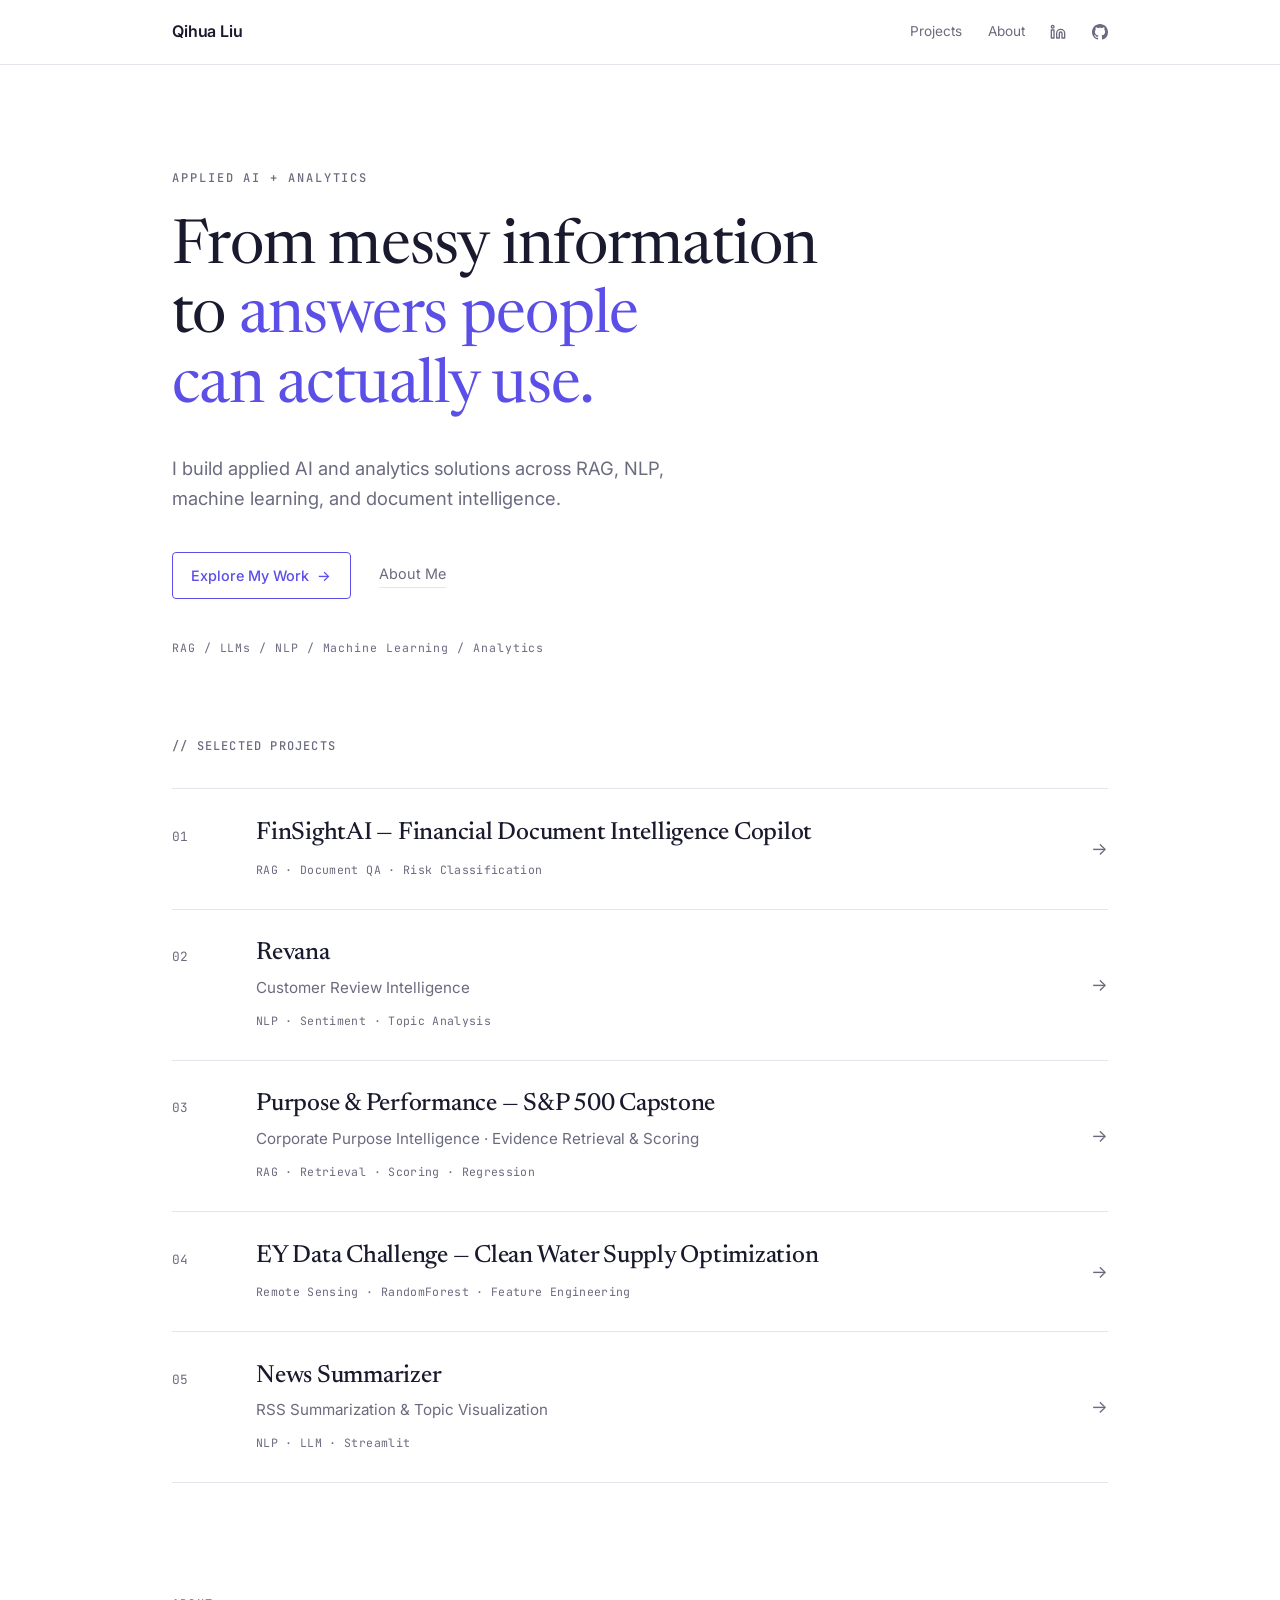
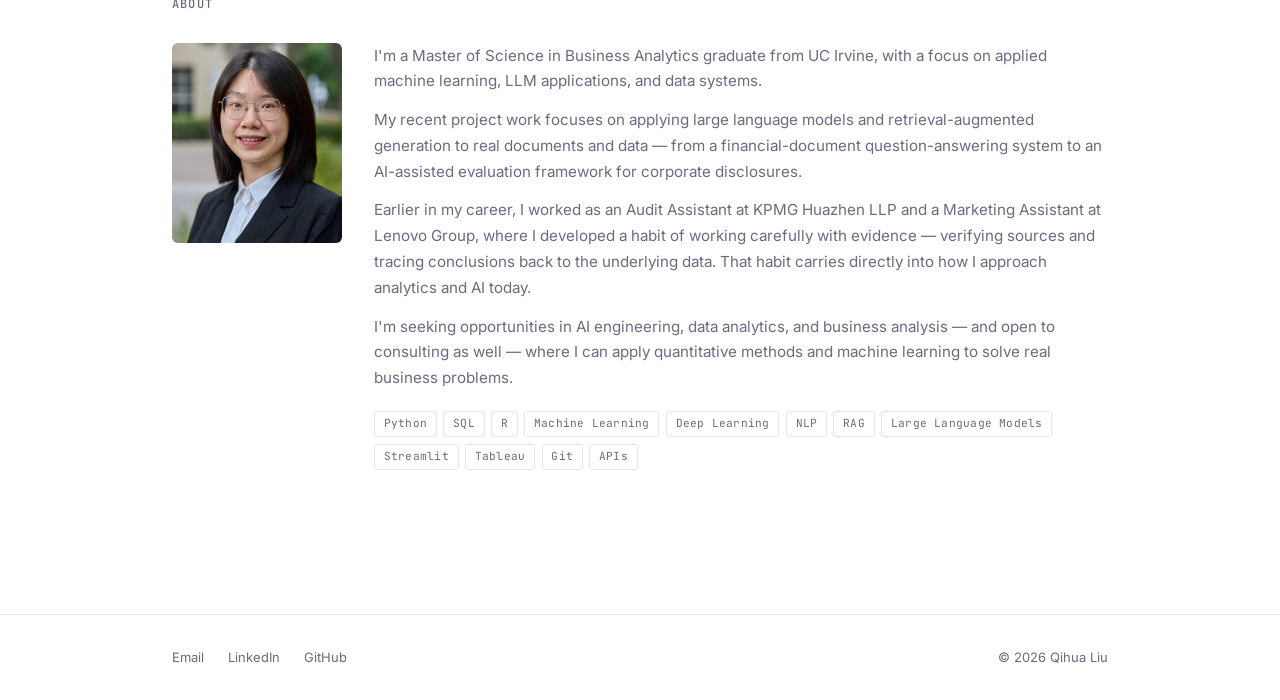
==== commit d1638087: "Round 1 cleanup: delete legacy pages, fold About into homepage, canonical titles - Delete portfolio." ====
--- a/index.html
+++ b/index.html
@@ -18,7 +18,7 @@
     <a href="index.html" class="nav-logo">Qihua Liu</a>
     <div class="nav-links">
       <a href="#projects">Projects</a>
-      <a href="about.html">About</a>
+      <a href="#about">About</a>
       <a class="icon-link" href="https://www.linkedin.com/in/qihua-liu" target="_blank" rel="noopener" aria-label="LinkedIn">
         <svg width="16" height="16" viewBox="0 0 24 24" fill="none" stroke="currentColor" stroke-width="2" stroke-linecap="round" stroke-linejoin="round"><path d="M16 8a6 6 0 0 1 6 6v7h-4v-7a2 2 0 0 0-4 0v7h-4v-7a6 6 0 0 1 6-6z"/><rect x="2" y="9" width="4" height="12"/><circle cx="4" cy="4" r="2"/></svg>
       </a>
@@ -37,7 +37,7 @@
     <p class="hero-support">I build applied AI and analytics solutions across RAG, NLP, machine learning, and document intelligence.</p>
     <div class="hero-cta">
       <a href="#projects" class="cta-primary">Explore My Work <span class="cta-arrow" aria-hidden="true">→</span></a>
-      <a href="about.html" class="cta-secondary">About Me</a>
+      <a href="#about" class="cta-secondary">About Me</a>
     </div>
     <p class="hero-skills">RAG / LLMs / NLP / Machine Learning / Analytics</p>
   </section>
@@ -50,8 +50,7 @@
         <a class="project-row" href="projects/finsightai.html">
           <span class="pr-num">01</span>
           <span class="pr-body">
-            <span class="pr-title">FinSightAI</span>
-            <span class="pr-sub">Financial Document Intelligence Copilot</span>
+            <span class="pr-title">FinSightAI — Financial Document Intelligence Copilot</span>
             <span class="pr-meta">RAG · Document QA · Risk Classification</span>
           </span>
           <span class="pr-arrow" aria-hidden="true">→</span>
@@ -74,8 +73,8 @@
         <a class="project-row" href="projects/capstone.html">
           <span class="pr-num">03</span>
           <span class="pr-body">
-            <span class="pr-title">Corporate Purpose Intelligence</span>
-            <span class="pr-sub">Evidence Retrieval &amp; Purpose Scoring</span>
+            <span class="pr-title">Purpose &amp; Performance — S&amp;P 500 Capstone</span>
+            <span class="pr-sub">Corporate Purpose Intelligence · Evidence Retrieval &amp; Scoring</span>
             <span class="pr-meta">RAG · Retrieval · Scoring · Regression</span>
           </span>
           <span class="pr-arrow" aria-hidden="true">→</span>
@@ -86,8 +85,7 @@
         <a class="project-row" href="projects/ey-water-quality.html">
           <span class="pr-num">04</span>
           <span class="pr-body">
-            <span class="pr-title">EY Data Challenge</span>
-            <span class="pr-sub">Clean Water Supply Optimization</span>
+            <span class="pr-title">EY Data Challenge — Clean Water Supply Optimization</span>
             <span class="pr-meta">Remote Sensing · RandomForest · Feature Engineering</span>
           </span>
           <span class="pr-arrow" aria-hidden="true">→</span>
@@ -109,14 +107,41 @@
     </ol>
   </section>
 
+  <section class="about" id="about">
+    <p class="section-label">About</p>
+    <div class="about-columns fade-in">
+      <img src="images/qihua-liu.jpg" alt="Qihua Liu" class="about-photo">
+      <div class="about-text">
+        <p>I'm a Master of Science in Business Analytics graduate from UC Irvine, with a focus on applied machine learning, LLM applications, and data systems.</p>
+        <p>My recent project work focuses on applying large language models and retrieval-augmented generation to real documents and data — from a financial-document question-answering system to an AI-assisted evaluation framework for corporate disclosures.</p>
+        <p>Earlier in my career, I worked as an Audit Assistant at KPMG Huazhen LLP and a Marketing Assistant at Lenovo Group, where I developed a habit of working carefully with evidence — verifying sources and tracing conclusions back to the underlying data. That habit carries directly into how I approach analytics and AI today.</p>
+        <p>I'm seeking opportunities in AI engineering, data analytics, and business analysis — and open to consulting as well — where I can apply quantitative methods and machine learning to solve real business problems.</p>
+        <div class="tags about-skills">
+          <span class="tag">Python</span>
+          <span class="tag">SQL</span>
+          <span class="tag">R</span>
+          <span class="tag">Machine Learning</span>
+          <span class="tag">Deep Learning</span>
+          <span class="tag">NLP</span>
+          <span class="tag">RAG</span>
+          <span class="tag">Large Language Models</span>
+          <span class="tag">Streamlit</span>
+          <span class="tag">Tableau</span>
+          <span class="tag">Git</span>
+          <span class="tag">APIs</span>
+        </div>
+      </div>
+    </div>
+  </section>
+
 </main>
 
 <footer class="footer">
   <div class="footer-inner">
     <div class="footer-links">
+      <a href="mailto:liuqihua17@gmail.com">Email</a>
       <a href="https://www.linkedin.com/in/qihua-liu" target="_blank" rel="noopener">LinkedIn</a>
       <a href="https://github.com/qihua-liu" target="_blank" rel="noopener">GitHub</a>
-      <a href="about.html">About</a>
     </div>
     <p>© 2026 Qihua Liu</p>
   </div>
--- a/styles.css
+++ b/styles.css
@@ -328,6 +328,17 @@
 }
 
 /* ============================================================
+   About (homepage section)
+   ============================================================ */
+
+.about {
+  padding: 0 0 clamp(4rem, 9vw, 7rem);
+}
+
+.about .section-label { margin-bottom: 1.75rem; }
+.about .about-columns { margin-top: 0; }
+
+/* ============================================================
    Footer
    ============================================================ */
 
@@ -383,13 +394,6 @@
 .page ul { margin: 0 0 1.25rem 1.25rem; color: var(--text-secondary); font-size: 0.95rem; }
 .page li { margin-bottom: 0.4rem; line-height: 1.65; }
 
-.project-actions a {
-  font-family: var(--font-mono);
-  font-size: 0.8125rem;
-  color: var(--accent);
-}
-.project-actions a::after { content: " →"; }
-
 /* Two-column about layout */
 .about-columns {
   display: flex;
@@ -437,44 +441,6 @@
 }
 
 .about-skills { margin-top: 1.25rem; }
-
-/* Portfolio.html simple list (kept from previous structure) */
-.project-list { display: flex; flex-direction: column; margin-top: 1rem; }
-
-.project-list .project {
-  display: block;
-  padding: 1.5rem 0;
-  border-top: 1px solid var(--border);
-  color: inherit;
-}
-.project-list .project:last-child { border-bottom: 1px solid var(--border); }
-
-.project-header {
-  display: flex;
-  justify-content: space-between;
-  align-items: baseline;
-  gap: 1rem;
-}
-
-.project-header h3 {
-  font-family: var(--font-serif);
-  font-weight: 500;
-  font-size: 1.15rem;
-  letter-spacing: -0.01em;
-}
-
-.project-list .project p {
-  margin: 0.5rem 0 0.7rem;
-  color: var(--text-secondary);
-  font-size: 0.9rem;
-}
-
-.project-arrow {
-  color: var(--text-secondary);
-  transition: transform 0.2s ease, color 0.2s ease;
-}
-.project-list .project:hover h3 { color: var(--accent); }
-.project-list .project:hover .project-arrow { transform: translateX(3px); color: var(--accent); }
 
 /* ============================================================
    Project detail pages
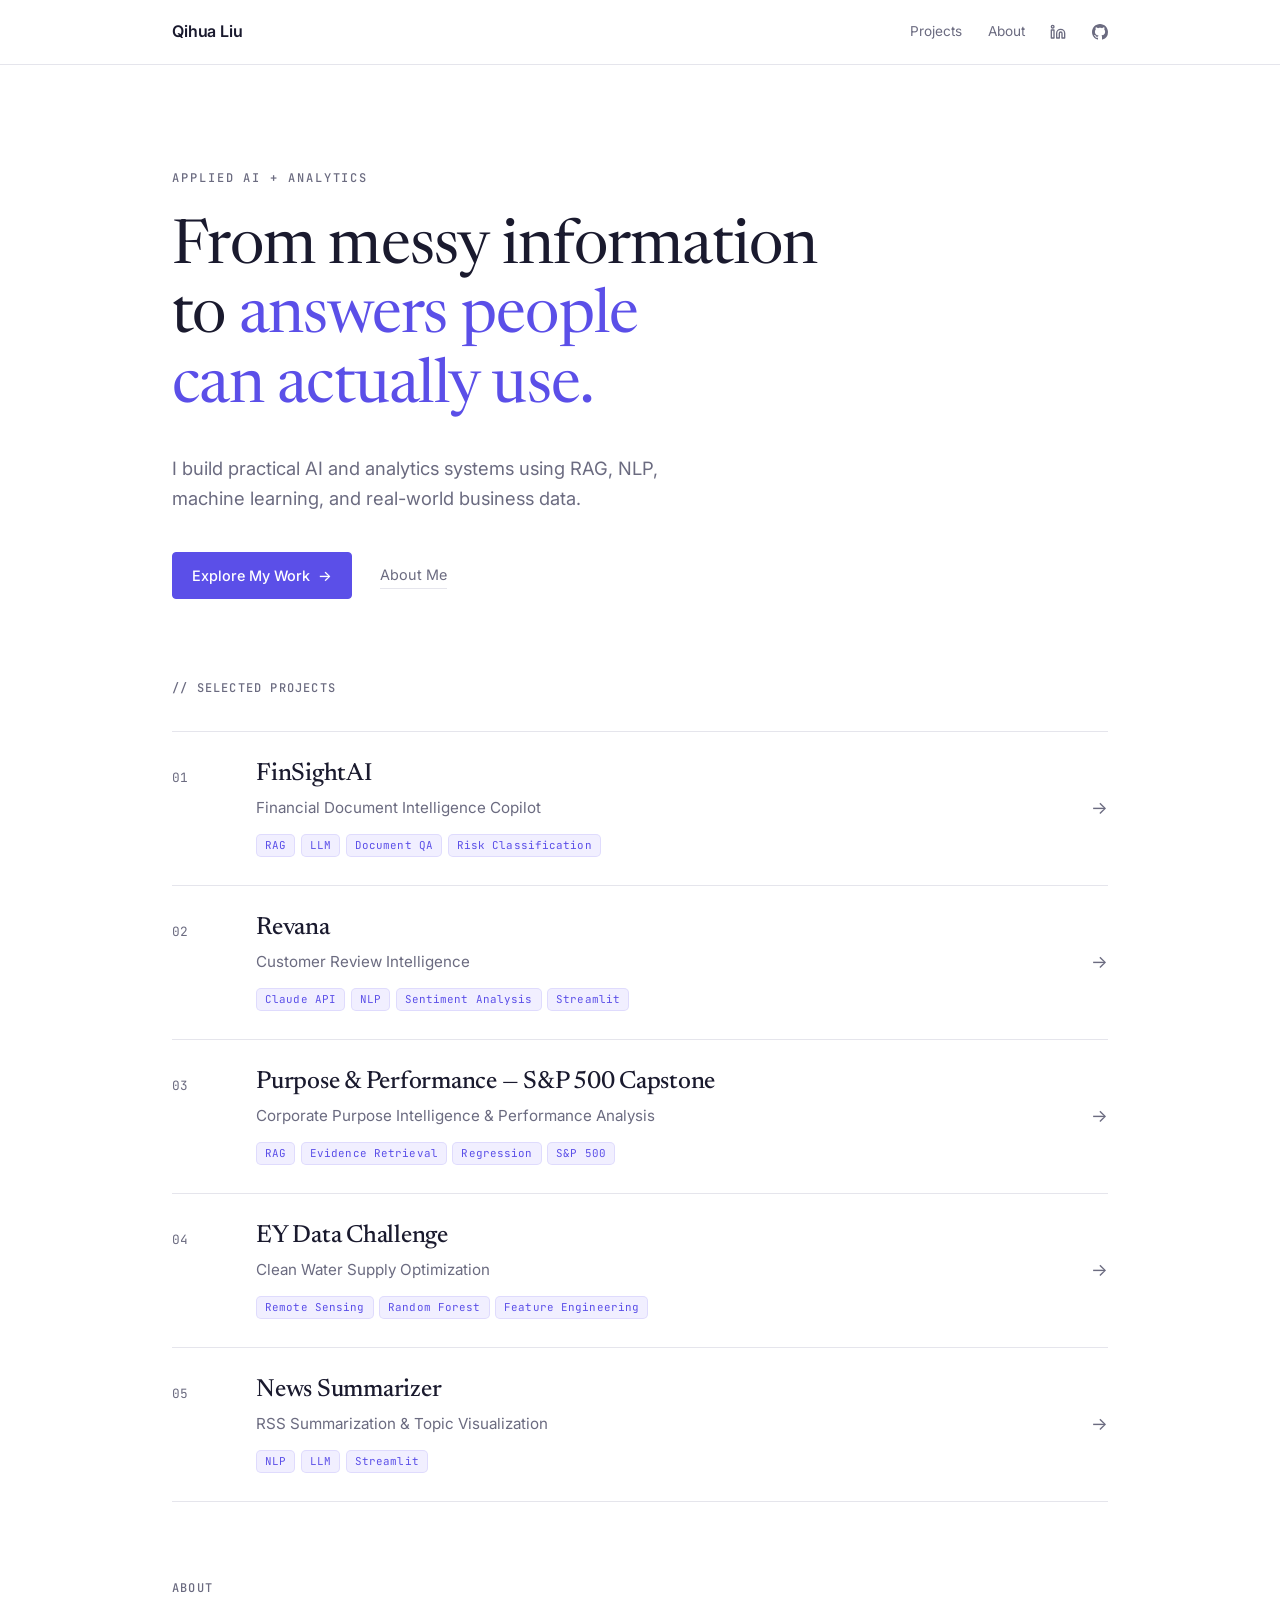
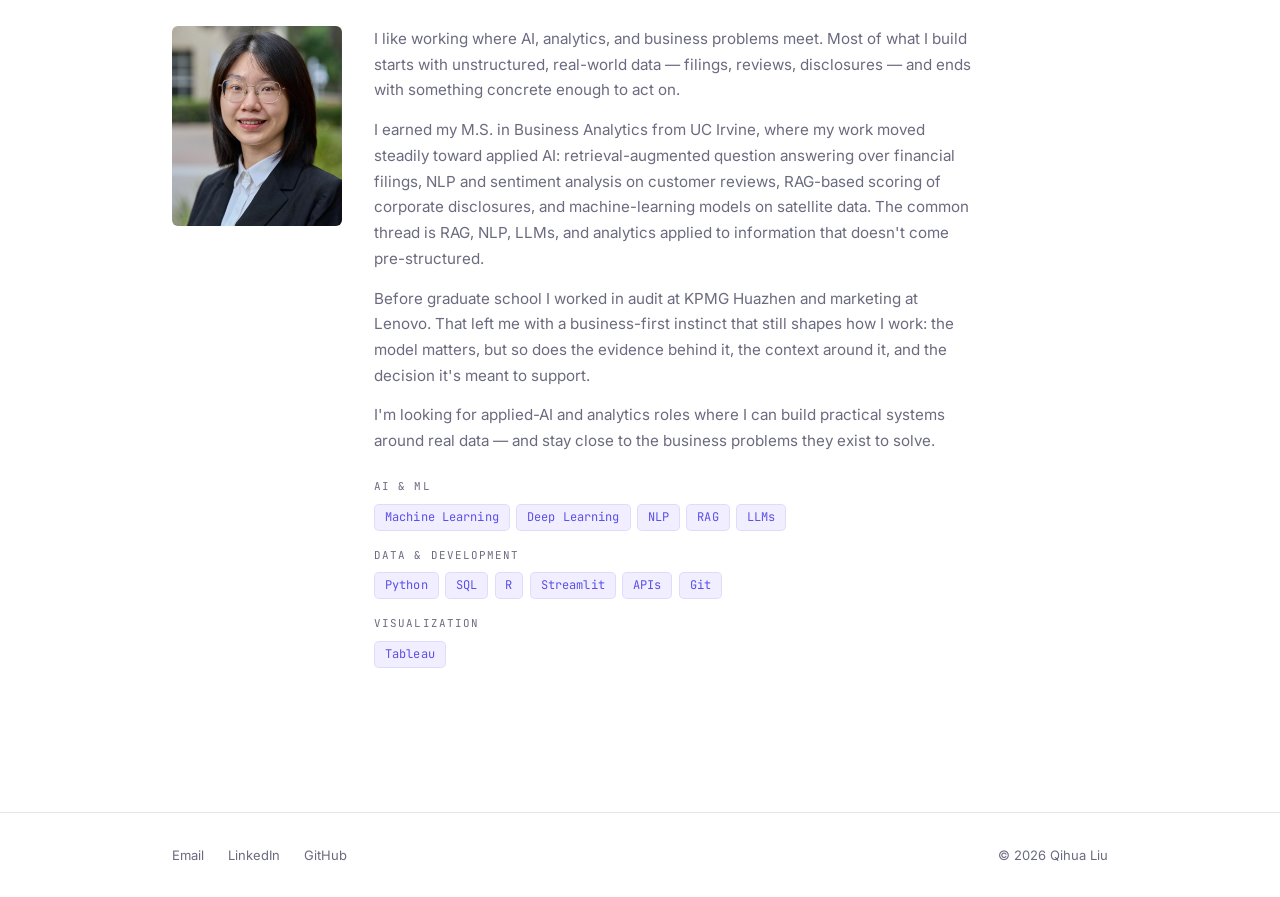
==== commit 35d7ff67: "Round 2 polish: About rewrite, tag hierarchy, hover, copy accuracy, OG tags - About section rewritte" ====
--- a/index.html
+++ b/index.html
@@ -4,10 +4,11 @@
 <meta charset="UTF-8">
 <meta name="viewport" content="width=device-width, initial-scale=1.0">
 <title>Qihua Liu</title>
-<meta name="description" content="Qihua Liu builds applied AI and analytics solutions across RAG, NLP, machine learning, and document intelligence — turning complex, unstructured information into useful answers and insights.">
+<meta name="description" content="Qihua Liu works at the intersection of applied AI, analytics, and real business problems — building practical systems with RAG, NLP, machine learning, and LLMs around financial filings, customer reviews, and corporate disclosures.">
 <meta property="og:title" content="Qihua Liu — Applied AI + Analytics">
-<meta property="og:description" content="I build applied AI and analytics solutions across RAG, NLP, machine learning, and document intelligence.">
+<meta property="og:description" content="I build practical AI and analytics systems using RAG, NLP, machine learning, and real-world business data.">
 <meta property="og:type" content="website">
+<meta property="og:url" content="https://qihua-liu.github.io/Qihua-Liu-Portfolio/">
 <link rel="icon" type="image/svg+xml" href="favicon.svg">
 <link rel="stylesheet" href="styles.css">
 </head>
@@ -34,12 +35,11 @@
   <section class="hero">
     <p class="hero-eyebrow">Applied AI&nbsp;+&nbsp;Analytics</p>
     <h1 class="hero-headline">From messy information <br class="br-lg">to <span class="hero-accent">answers people <br class="br-lg">can actually use.</span></h1>
-    <p class="hero-support">I build applied AI and analytics solutions across RAG, NLP, machine learning, and document intelligence.</p>
+    <p class="hero-support">I build practical AI and analytics systems using RAG, NLP, machine learning, and real-world business data.</p>
     <div class="hero-cta">
       <a href="#projects" class="cta-primary">Explore My Work <span class="cta-arrow" aria-hidden="true">→</span></a>
       <a href="#about" class="cta-secondary">About Me</a>
     </div>
-    <p class="hero-skills">RAG / LLMs / NLP / Machine Learning / Analytics</p>
   </section>
 
   <section class="projects" id="projects">
@@ -50,8 +50,14 @@
         <a class="project-row" href="projects/finsightai.html">
           <span class="pr-num">01</span>
           <span class="pr-body">
-            <span class="pr-title">FinSightAI — Financial Document Intelligence Copilot</span>
-            <span class="pr-meta">RAG · Document QA · Risk Classification</span>
+            <span class="pr-title">FinSightAI</span>
+            <span class="pr-sub">Financial Document Intelligence Copilot</span>
+            <span class="pr-meta">
+              <span class="tag">RAG</span>
+              <span class="tag">LLM</span>
+              <span class="tag">Document QA</span>
+              <span class="tag">Risk Classification</span>
+            </span>
           </span>
           <span class="pr-arrow" aria-hidden="true">→</span>
         </a>
@@ -63,7 +69,12 @@
           <span class="pr-body">
             <span class="pr-title">Revana</span>
             <span class="pr-sub">Customer Review Intelligence</span>
-            <span class="pr-meta">NLP · Sentiment · Topic Analysis</span>
+            <span class="pr-meta">
+              <span class="tag">Claude API</span>
+              <span class="tag">NLP</span>
+              <span class="tag">Sentiment Analysis</span>
+              <span class="tag">Streamlit</span>
+            </span>
           </span>
           <span class="pr-arrow" aria-hidden="true">→</span>
         </a>
@@ -74,8 +85,13 @@
           <span class="pr-num">03</span>
           <span class="pr-body">
             <span class="pr-title">Purpose &amp; Performance — S&amp;P 500 Capstone</span>
-            <span class="pr-sub">Corporate Purpose Intelligence · Evidence Retrieval &amp; Scoring</span>
-            <span class="pr-meta">RAG · Retrieval · Scoring · Regression</span>
+            <span class="pr-sub">Corporate Purpose Intelligence &amp; Performance Analysis</span>
+            <span class="pr-meta">
+              <span class="tag">RAG</span>
+              <span class="tag">Evidence Retrieval</span>
+              <span class="tag">Regression</span>
+              <span class="tag">S&amp;P 500</span>
+            </span>
           </span>
           <span class="pr-arrow" aria-hidden="true">→</span>
         </a>
@@ -85,8 +101,13 @@
         <a class="project-row" href="projects/ey-water-quality.html">
           <span class="pr-num">04</span>
           <span class="pr-body">
-            <span class="pr-title">EY Data Challenge — Clean Water Supply Optimization</span>
-            <span class="pr-meta">Remote Sensing · RandomForest · Feature Engineering</span>
+            <span class="pr-title">EY Data Challenge</span>
+            <span class="pr-sub">Clean Water Supply Optimization</span>
+            <span class="pr-meta">
+              <span class="tag">Remote Sensing</span>
+              <span class="tag">Random Forest</span>
+              <span class="tag">Feature Engineering</span>
+            </span>
           </span>
           <span class="pr-arrow" aria-hidden="true">→</span>
         </a>
@@ -98,7 +119,11 @@
           <span class="pr-body">
             <span class="pr-title">News Summarizer</span>
             <span class="pr-sub">RSS Summarization &amp; Topic Visualization</span>
-            <span class="pr-meta">NLP · LLM · Streamlit</span>
+            <span class="pr-meta">
+              <span class="tag">NLP</span>
+              <span class="tag">LLM</span>
+              <span class="tag">Streamlit</span>
+            </span>
           </span>
           <span class="pr-arrow" aria-hidden="true">→</span>
         </a>
@@ -112,23 +137,38 @@
     <div class="about-columns fade-in">
       <img src="images/qihua-liu.jpg" alt="Qihua Liu" class="about-photo">
       <div class="about-text">
-        <p>I'm a Master of Science in Business Analytics graduate from UC Irvine, with a focus on applied machine learning, LLM applications, and data systems.</p>
-        <p>My recent project work focuses on applying large language models and retrieval-augmented generation to real documents and data — from a financial-document question-answering system to an AI-assisted evaluation framework for corporate disclosures.</p>
-        <p>Earlier in my career, I worked as an Audit Assistant at KPMG Huazhen LLP and a Marketing Assistant at Lenovo Group, where I developed a habit of working carefully with evidence — verifying sources and tracing conclusions back to the underlying data. That habit carries directly into how I approach analytics and AI today.</p>
-        <p>I'm seeking opportunities in AI engineering, data analytics, and business analysis — and open to consulting as well — where I can apply quantitative methods and machine learning to solve real business problems.</p>
-        <div class="tags about-skills">
-          <span class="tag">Python</span>
-          <span class="tag">SQL</span>
-          <span class="tag">R</span>
-          <span class="tag">Machine Learning</span>
-          <span class="tag">Deep Learning</span>
-          <span class="tag">NLP</span>
-          <span class="tag">RAG</span>
-          <span class="tag">Large Language Models</span>
-          <span class="tag">Streamlit</span>
-          <span class="tag">Tableau</span>
-          <span class="tag">Git</span>
-          <span class="tag">APIs</span>
+        <p>I like working where AI, analytics, and business problems meet. Most of what I build starts with unstructured, real-world data — filings, reviews, disclosures — and ends with something concrete enough to act on.</p>
+        <p>I earned my M.S. in Business Analytics from UC Irvine, where my work moved steadily toward applied AI: retrieval-augmented question answering over financial filings, NLP and sentiment analysis on customer reviews, RAG-based scoring of corporate disclosures, and machine-learning models on satellite data. The common thread is RAG, NLP, LLMs, and analytics applied to information that doesn't come pre-structured.</p>
+        <p>Before graduate school I worked in audit at KPMG Huazhen and marketing at Lenovo. That left me with a business-first instinct that still shapes how I work: the model matters, but so does the evidence behind it, the context around it, and the decision it's meant to support.</p>
+        <p>I'm looking for applied-AI and analytics roles where I can build practical systems around real data — and stay close to the business problems they exist to solve.</p>
+        <div class="about-skills">
+          <div class="skill-group">
+            <span class="skill-group-label">AI &amp; ML</span>
+            <div class="tags">
+              <span class="tag">Machine Learning</span>
+              <span class="tag">Deep Learning</span>
+              <span class="tag">NLP</span>
+              <span class="tag">RAG</span>
+              <span class="tag">LLMs</span>
+            </div>
+          </div>
+          <div class="skill-group">
+            <span class="skill-group-label">Data &amp; Development</span>
+            <div class="tags">
+              <span class="tag">Python</span>
+              <span class="tag">SQL</span>
+              <span class="tag">R</span>
+              <span class="tag">Streamlit</span>
+              <span class="tag">APIs</span>
+              <span class="tag">Git</span>
+            </div>
+          </div>
+          <div class="skill-group">
+            <span class="skill-group-label">Visualization</span>
+            <div class="tags">
+              <span class="tag">Tableau</span>
+            </div>
+          </div>
         </div>
       </div>
     </div>
--- a/styles.css
+++ b/styles.css
@@ -9,8 +9,11 @@
   --text: #1A1A2E;
   --text-secondary: #6B6B80;
   --border: #E5E5EC;
+  --border-strong: #D6D6E2;
   --accent: #5B4FE8;
+  --accent-ink: #4A3FD4; /* slightly muted indigo for filled-button hover */
   --accent-soft: #F1EFFF;
+  --accent-wash: rgba(91, 79, 232, 0.04); /* barely-there row hover tint */
   --status: #00C2A8; /* reserved for future functional states only */
 
   --font-sans: 'Inter', -apple-system, BlinkMacSystemFont, 'Segoe UI', Roboto, sans-serif;
@@ -168,24 +171,24 @@
   align-items: center;
   flex-wrap: wrap;
   gap: 1.25rem 1.75rem;
-  margin-bottom: 2.5rem;
 }
 
 .cta-primary {
   display: inline-flex;
   align-items: center;
   gap: 0.5rem;
-  padding: 0.68rem 1.15rem;
+  padding: 0.7rem 1.2rem;
   border: 1px solid var(--accent);
   border-radius: 4px;
-  color: var(--accent);
+  background: var(--accent);
+  color: #FFFFFF;
   font-size: 0.9rem;
   font-weight: 500;
-  transition: background-color 0.2s ease;
+  transition: background-color 0.2s ease, border-color 0.2s ease;
 }
 
 .cta-primary .cta-arrow { transition: transform 0.2s ease; }
-.cta-primary:hover { background: var(--accent-soft); }
+.cta-primary:hover { background: var(--accent-ink); border-color: var(--accent-ink); }
 .cta-primary:hover .cta-arrow { transform: translateX(3px); }
 
 .cta-secondary {
@@ -196,14 +199,7 @@
   transition: color 0.2s ease, border-color 0.2s ease;
 }
 
-.cta-secondary:hover { color: var(--text); border-color: var(--text); }
-
-.hero-skills {
-  font-family: var(--font-mono);
-  font-size: 0.72rem;
-  letter-spacing: 0.08em;
-  color: var(--text-secondary);
-}
+.cta-secondary:hover { color: var(--text); border-color: var(--text-secondary); }
 
 /* ============================================================
    Section label (editorial / technical accent — used sparingly)
@@ -224,18 +220,24 @@
    ============================================================ */
 
 .projects {
-  padding-bottom: clamp(4rem, 9vw, 7rem);
+  padding-bottom: clamp(3rem, 6vw, 5rem);
 }
 
 .project-index { list-style: none; }
 
 .project-index li {
   border-top: 1px solid var(--border);
+  transition: border-color 0.2s ease;
 }
 
 .project-index li:last-child {
   border-bottom: 1px solid var(--border);
 }
+
+/* divider subtly strengthens around the hovered row */
+.project-index li:hover,
+.project-index li:hover + li,
+.project-index li:hover:last-child { border-color: var(--border-strong); }
 
 .project-row {
   display: grid;
@@ -243,13 +245,13 @@
   grid-template-areas: "num body arrow";
   column-gap: clamp(1rem, 3vw, 2rem);
   align-items: start;
-  padding: 1.85rem 1rem;
-  margin: 0 -1rem;
-  border-radius: 4px;
+  padding: 1.75rem 0.75rem;
+  margin: 0 -0.75rem;
+  border-radius: 3px;
   transition: background-color 0.2s ease;
 }
 
-.project-row:hover { background: var(--accent-soft); }
+.project-row:hover { background: var(--accent-wash); }
 
 .pr-num {
   grid-area: num;
@@ -265,10 +267,7 @@
 .pr-body {
   grid-area: body;
   min-width: 0;
-  transition: transform 0.2s ease;
-}
-
-.project-row:hover .pr-body { transform: translateX(3px); }
+}
 
 .pr-title {
   display: block;
@@ -291,12 +290,10 @@
 }
 
 .pr-meta {
-  display: block;
-  margin-top: 0.75rem;
-  font-family: var(--font-mono);
-  font-size: 0.72rem;
-  letter-spacing: 0.03em;
-  color: var(--text-secondary);
+  display: flex;
+  flex-wrap: wrap;
+  gap: 0.35rem;
+  margin-top: 0.85rem;
 }
 
 .pr-arrow {
@@ -308,7 +305,7 @@
 }
 
 .project-row:hover .pr-arrow {
-  transform: translateX(4px);
+  transform: translateX(5px);
   color: var(--accent);
 }
 
@@ -319,12 +316,11 @@
       "num arrow"
       "body body";
     row-gap: 0.5rem;
-    padding: 1.5rem 0.75rem;
-    margin: 0 -0.75rem;
+    padding: 1.5rem 0.5rem;
+    margin: 0 -0.5rem;
   }
   .pr-num { padding-top: 0; }
   .pr-arrow { align-self: center; }
-  .project-row:hover .pr-body { transform: none; }
 }
 
 /* ============================================================
@@ -411,18 +407,22 @@
   flex-shrink: 0;
 }
 
+.about-text { max-width: 60ch; }
+
 .about-columns p {
   color: var(--text-secondary);
-  margin-bottom: 0.8rem;
+  margin-bottom: 0.85rem;
   font-size: 0.95rem;
   line-height: 1.7;
 }
 
 @media (max-width: 560px) {
-  .about-columns { flex-direction: column; align-items: center; text-align: center; }
-}
-
-/* Tag chips (kept quiet — used on About skills + project detail meta) */
+  .about-columns { flex-direction: column; align-items: flex-start; }
+  .about-columns .about-photo { align-self: center; }
+}
+
+/* Technical labels — soft-lavender editorial style.
+   Used on homepage project rows, About skills, and project-detail metadata. */
 .tags {
   display: flex;
   flex-wrap: wrap;
@@ -431,16 +431,42 @@
 }
 
 .tag {
-  font-family: var(--font-mono);
-  font-size: 0.7rem;
-  letter-spacing: 0.02em;
-  padding: 0.2rem 0.55rem;
-  border: 1px solid var(--border);
-  border-radius: 3px;
-  color: var(--text-secondary);
-}
-
-.about-skills { margin-top: 1.25rem; }
+  display: inline-block;
+  font-family: var(--font-mono);
+  font-size: 0.72rem;
+  line-height: 1.4;
+  letter-spacing: 0.01em;
+  padding: 0.22rem 0.55rem;
+  background: var(--accent-soft);
+  color: var(--accent);
+  border: 1px solid rgba(91, 79, 232, 0.12);
+  border-radius: 5px;
+  white-space: nowrap;
+}
+
+/* homepage project-row tags: most compact */
+.pr-meta .tag { font-size: 0.68rem; padding: 0.18rem 0.5rem; }
+
+/* About skills: slightly more visible */
+.about-skills {
+  margin-top: 1.5rem;
+  display: flex;
+  flex-direction: column;
+  gap: 1rem;
+}
+
+.skill-group { display: flex; flex-direction: column; gap: 0.5rem; }
+
+.skill-group-label {
+  font-family: var(--font-mono);
+  font-size: 0.68rem;
+  letter-spacing: 0.1em;
+  text-transform: uppercase;
+  color: var(--text-secondary);
+}
+
+.about-skills .tags { margin-top: 0; }
+.about-skills .tag { font-size: 0.75rem; padding: 0.26rem 0.62rem; }
 
 /* ============================================================
    Project detail pages
@@ -478,7 +504,7 @@
   font-family: var(--font-sans);
   font-size: 1rem;
   font-weight: 600;
-  color: var(--accent);
+  color: var(--text);
   margin-top: 2.5rem;
   margin-bottom: 0.75rem;
 }
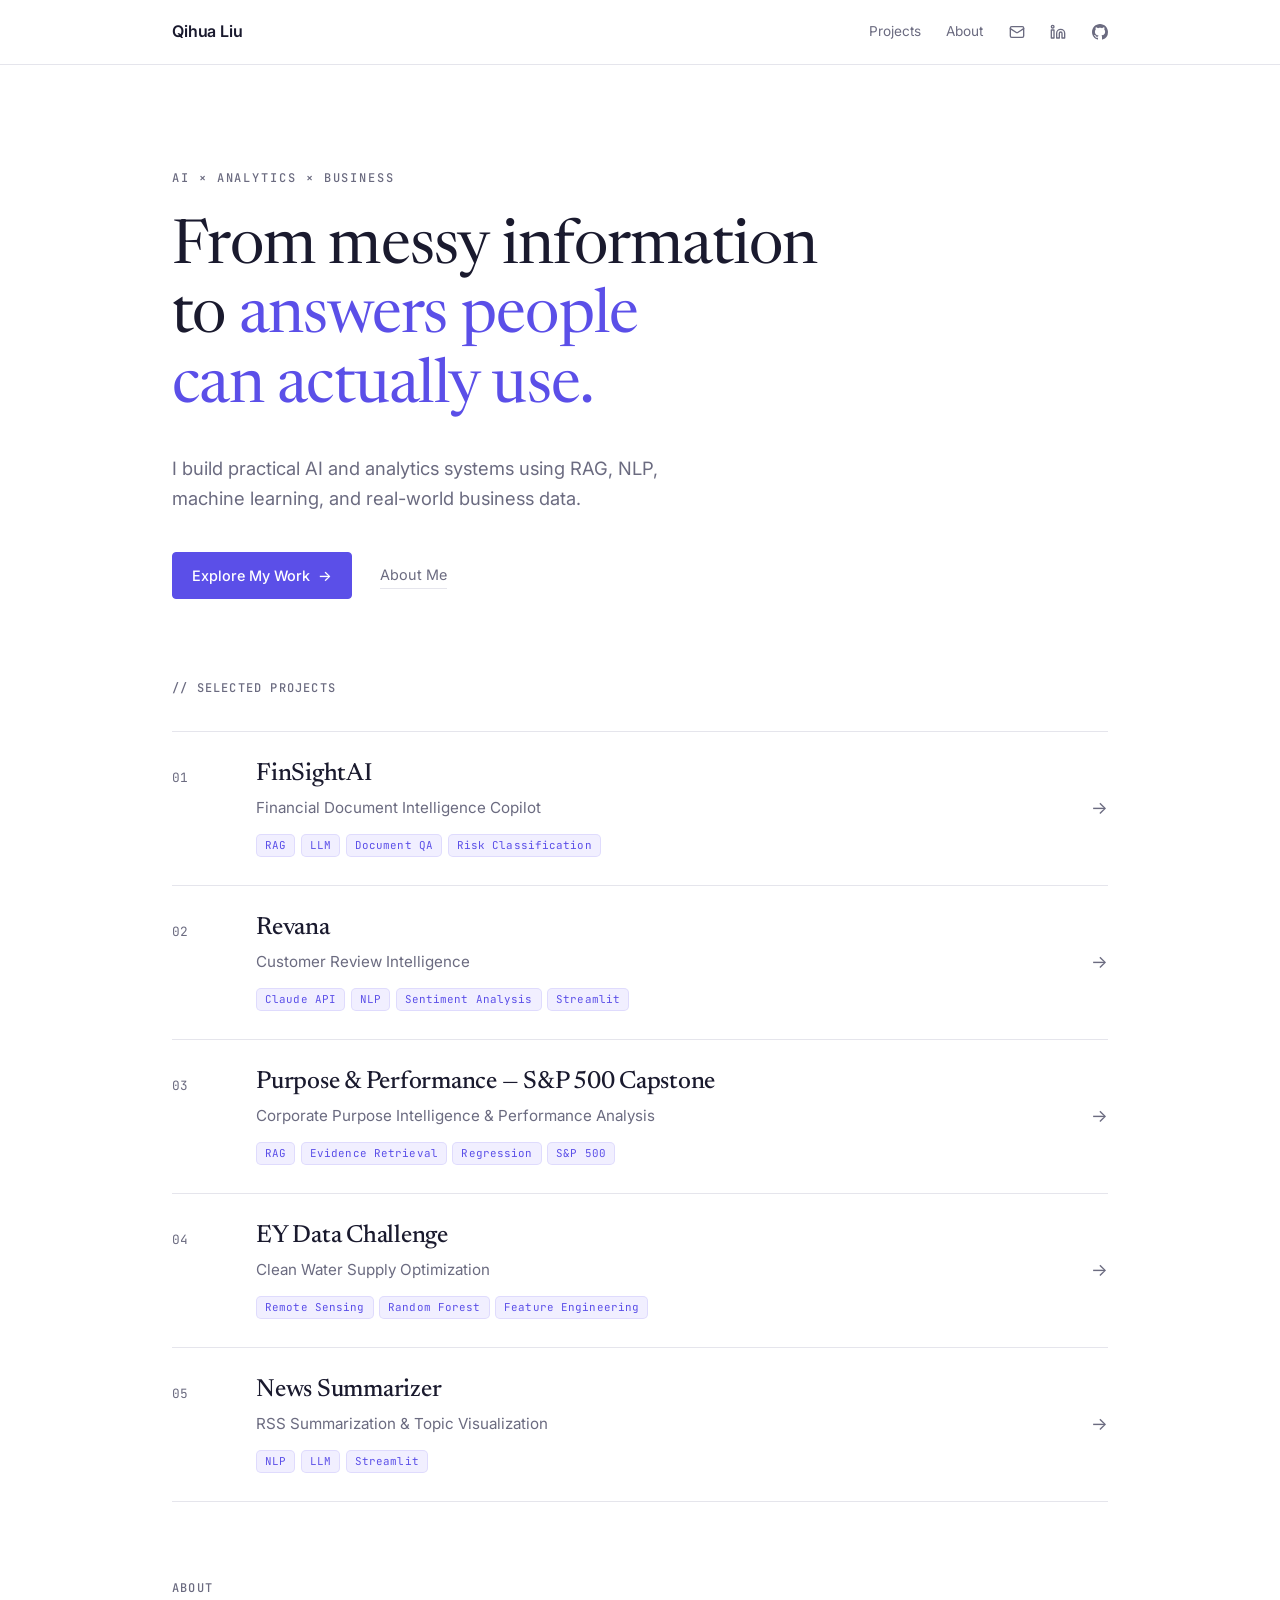
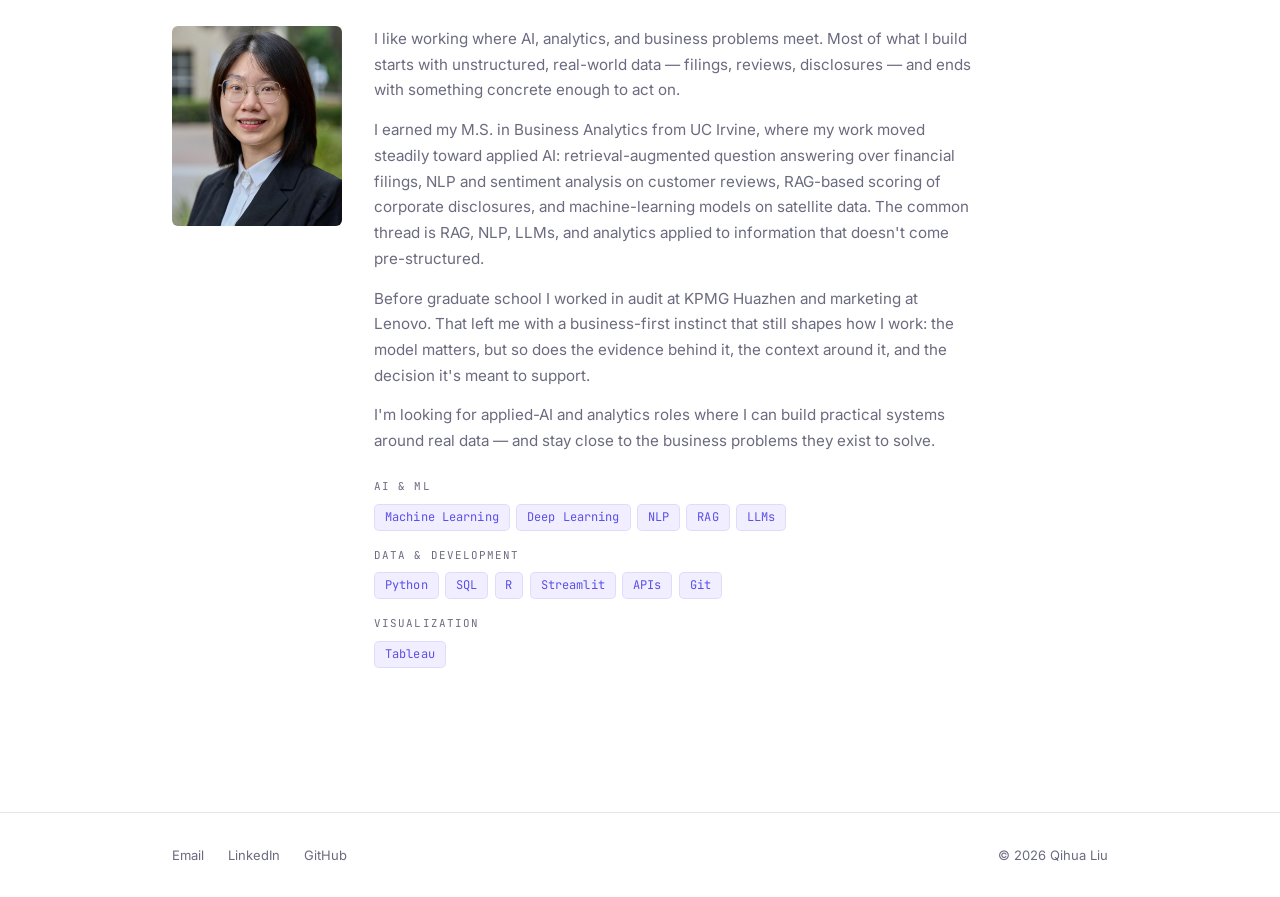
==== commit fb0b45db: "Final identity pass: eyebrow, header email icon, favicon cache-bust - Hero eyebrow: "Applied AI + An" ====
--- a/index.html
+++ b/index.html
@@ -9,7 +9,7 @@
 <meta property="og:description" content="I build practical AI and analytics systems using RAG, NLP, machine learning, and real-world business data.">
 <meta property="og:type" content="website">
 <meta property="og:url" content="https://qihua-liu.github.io/Qihua-Liu-Portfolio/">
-<link rel="icon" type="image/svg+xml" href="favicon.svg">
+<link rel="icon" type="image/svg+xml" href="favicon-v2.svg">
 <link rel="stylesheet" href="styles.css">
 </head>
 <body>
@@ -20,6 +20,9 @@
     <div class="nav-links">
       <a href="#projects">Projects</a>
       <a href="#about">About</a>
+      <a class="icon-link" href="mailto:liuqihua17@gmail.com" aria-label="Email">
+        <svg width="16" height="16" viewBox="0 0 24 24" fill="none" stroke="currentColor" stroke-width="2" stroke-linecap="round" stroke-linejoin="round"><rect x="2" y="4" width="20" height="16" rx="2"/><path d="m22 7-8.97 5.7a1.94 1.94 0 0 1-2.06 0L2 7"/></svg>
+      </a>
       <a class="icon-link" href="https://www.linkedin.com/in/qihua-liu" target="_blank" rel="noopener" aria-label="LinkedIn">
         <svg width="16" height="16" viewBox="0 0 24 24" fill="none" stroke="currentColor" stroke-width="2" stroke-linecap="round" stroke-linejoin="round"><path d="M16 8a6 6 0 0 1 6 6v7h-4v-7a2 2 0 0 0-4 0v7h-4v-7a6 6 0 0 1 6-6z"/><rect x="2" y="9" width="4" height="12"/><circle cx="4" cy="4" r="2"/></svg>
       </a>
@@ -33,7 +36,7 @@
 <main class="container">
 
   <section class="hero">
-    <p class="hero-eyebrow">Applied AI&nbsp;+&nbsp;Analytics</p>
+    <p class="hero-eyebrow">AI&nbsp;×&nbsp;Analytics&nbsp;×&nbsp;Business</p>
     <h1 class="hero-headline">From messy information <br class="br-lg">to <span class="hero-accent">answers people <br class="br-lg">can actually use.</span></h1>
     <p class="hero-support">I build practical AI and analytics systems using RAG, NLP, machine learning, and real-world business data.</p>
     <div class="hero-cta">
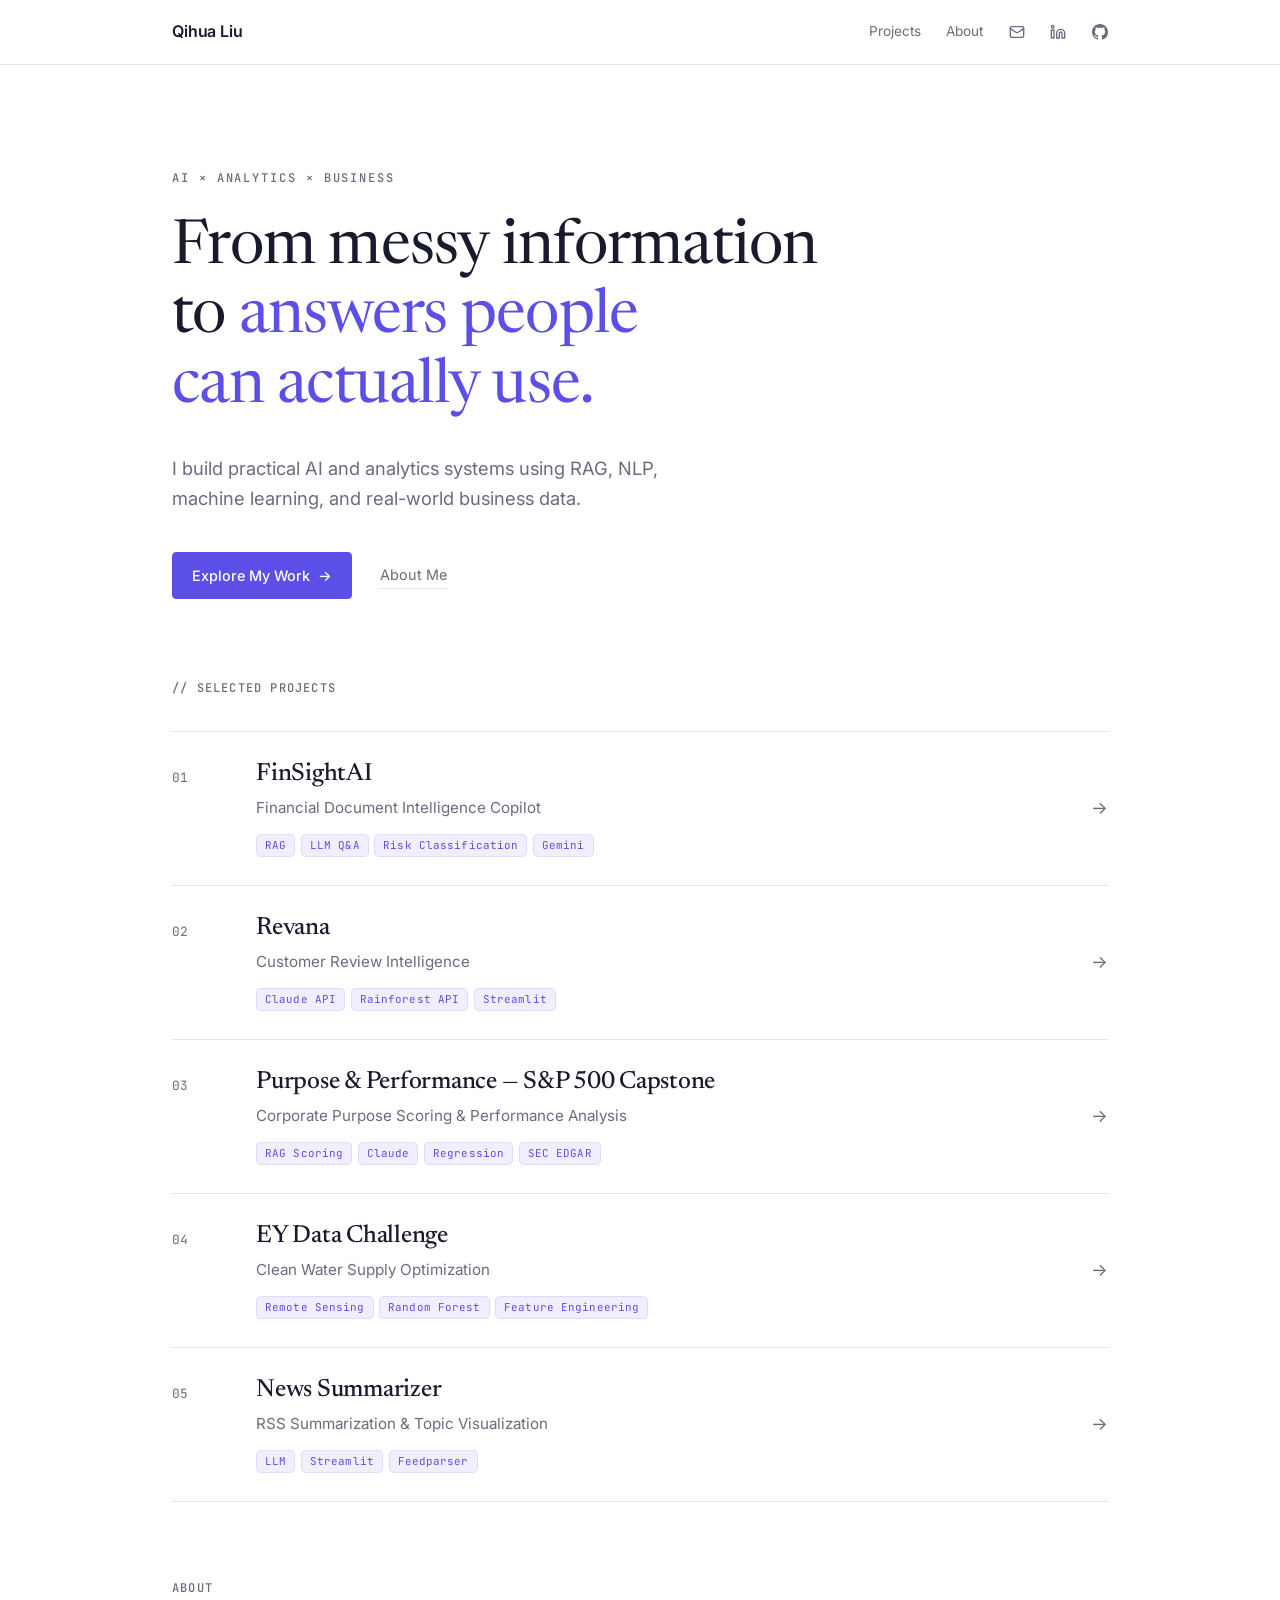
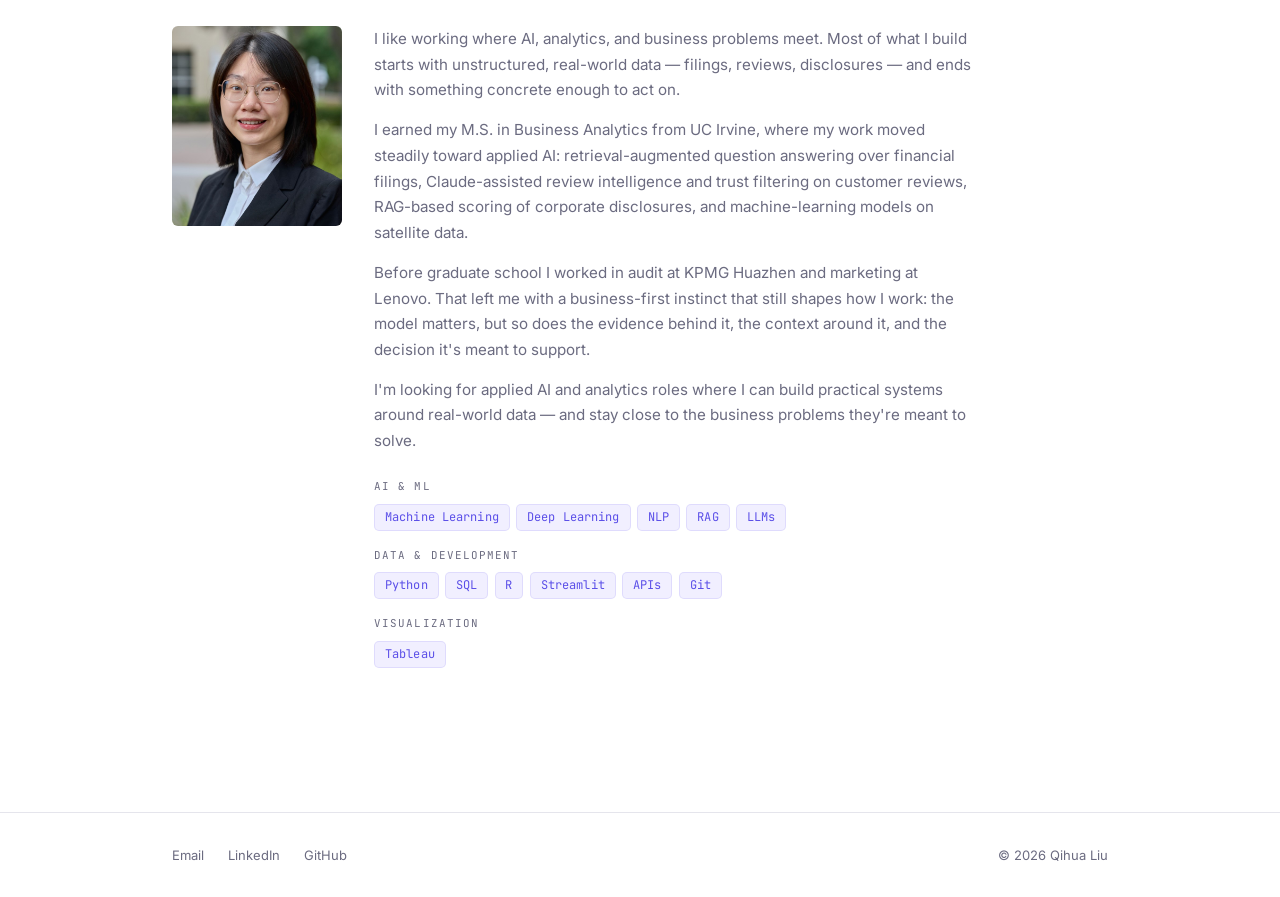
==== commit 54897a5d: "Copy-consistency pass: homepage tags, About wording, Gemini/Claude roles - og:title -> "Qihua Liu — " ====
--- a/index.html
+++ b/index.html
@@ -5,7 +5,7 @@
 <meta name="viewport" content="width=device-width, initial-scale=1.0">
 <title>Qihua Liu</title>
 <meta name="description" content="Qihua Liu works at the intersection of applied AI, analytics, and real business problems — building practical systems with RAG, NLP, machine learning, and LLMs around financial filings, customer reviews, and corporate disclosures.">
-<meta property="og:title" content="Qihua Liu — Applied AI + Analytics">
+<meta property="og:title" content="Qihua Liu — AI × Analytics × Business">
 <meta property="og:description" content="I build practical AI and analytics systems using RAG, NLP, machine learning, and real-world business data.">
 <meta property="og:type" content="website">
 <meta property="og:url" content="https://qihua-liu.github.io/Qihua-Liu-Portfolio/">
@@ -57,9 +57,9 @@
             <span class="pr-sub">Financial Document Intelligence Copilot</span>
             <span class="pr-meta">
               <span class="tag">RAG</span>
-              <span class="tag">LLM</span>
-              <span class="tag">Document QA</span>
+              <span class="tag">LLM Q&amp;A</span>
               <span class="tag">Risk Classification</span>
+              <span class="tag">Gemini</span>
             </span>
           </span>
           <span class="pr-arrow" aria-hidden="true">→</span>
@@ -74,8 +74,7 @@
             <span class="pr-sub">Customer Review Intelligence</span>
             <span class="pr-meta">
               <span class="tag">Claude API</span>
-              <span class="tag">NLP</span>
-              <span class="tag">Sentiment Analysis</span>
+              <span class="tag">Rainforest API</span>
               <span class="tag">Streamlit</span>
             </span>
           </span>
@@ -88,12 +87,12 @@
           <span class="pr-num">03</span>
           <span class="pr-body">
             <span class="pr-title">Purpose &amp; Performance — S&amp;P 500 Capstone</span>
-            <span class="pr-sub">Corporate Purpose Intelligence &amp; Performance Analysis</span>
-            <span class="pr-meta">
-              <span class="tag">RAG</span>
-              <span class="tag">Evidence Retrieval</span>
+            <span class="pr-sub">Corporate Purpose Scoring &amp; Performance Analysis</span>
+            <span class="pr-meta">
+              <span class="tag">RAG Scoring</span>
+              <span class="tag">Claude</span>
               <span class="tag">Regression</span>
-              <span class="tag">S&amp;P 500</span>
+              <span class="tag">SEC EDGAR</span>
             </span>
           </span>
           <span class="pr-arrow" aria-hidden="true">→</span>
@@ -123,9 +122,9 @@
             <span class="pr-title">News Summarizer</span>
             <span class="pr-sub">RSS Summarization &amp; Topic Visualization</span>
             <span class="pr-meta">
-              <span class="tag">NLP</span>
               <span class="tag">LLM</span>
               <span class="tag">Streamlit</span>
+              <span class="tag">Feedparser</span>
             </span>
           </span>
           <span class="pr-arrow" aria-hidden="true">→</span>
@@ -141,9 +140,9 @@
       <img src="images/qihua-liu.jpg" alt="Qihua Liu" class="about-photo">
       <div class="about-text">
         <p>I like working where AI, analytics, and business problems meet. Most of what I build starts with unstructured, real-world data — filings, reviews, disclosures — and ends with something concrete enough to act on.</p>
-        <p>I earned my M.S. in Business Analytics from UC Irvine, where my work moved steadily toward applied AI: retrieval-augmented question answering over financial filings, NLP and sentiment analysis on customer reviews, RAG-based scoring of corporate disclosures, and machine-learning models on satellite data. The common thread is RAG, NLP, LLMs, and analytics applied to information that doesn't come pre-structured.</p>
+        <p>I earned my M.S. in Business Analytics from UC Irvine, where my work moved steadily toward applied AI: retrieval-augmented question answering over financial filings, Claude-assisted review intelligence and trust filtering on customer reviews, RAG-based scoring of corporate disclosures, and machine-learning models on satellite data.</p>
         <p>Before graduate school I worked in audit at KPMG Huazhen and marketing at Lenovo. That left me with a business-first instinct that still shapes how I work: the model matters, but so does the evidence behind it, the context around it, and the decision it's meant to support.</p>
-        <p>I'm looking for applied-AI and analytics roles where I can build practical systems around real data — and stay close to the business problems they exist to solve.</p>
+        <p>I'm looking for applied AI and analytics roles where I can build practical systems around real-world data — and stay close to the business problems they're meant to solve.</p>
         <div class="about-skills">
           <div class="skill-group">
             <span class="skill-group-label">AI &amp; ML</span>
